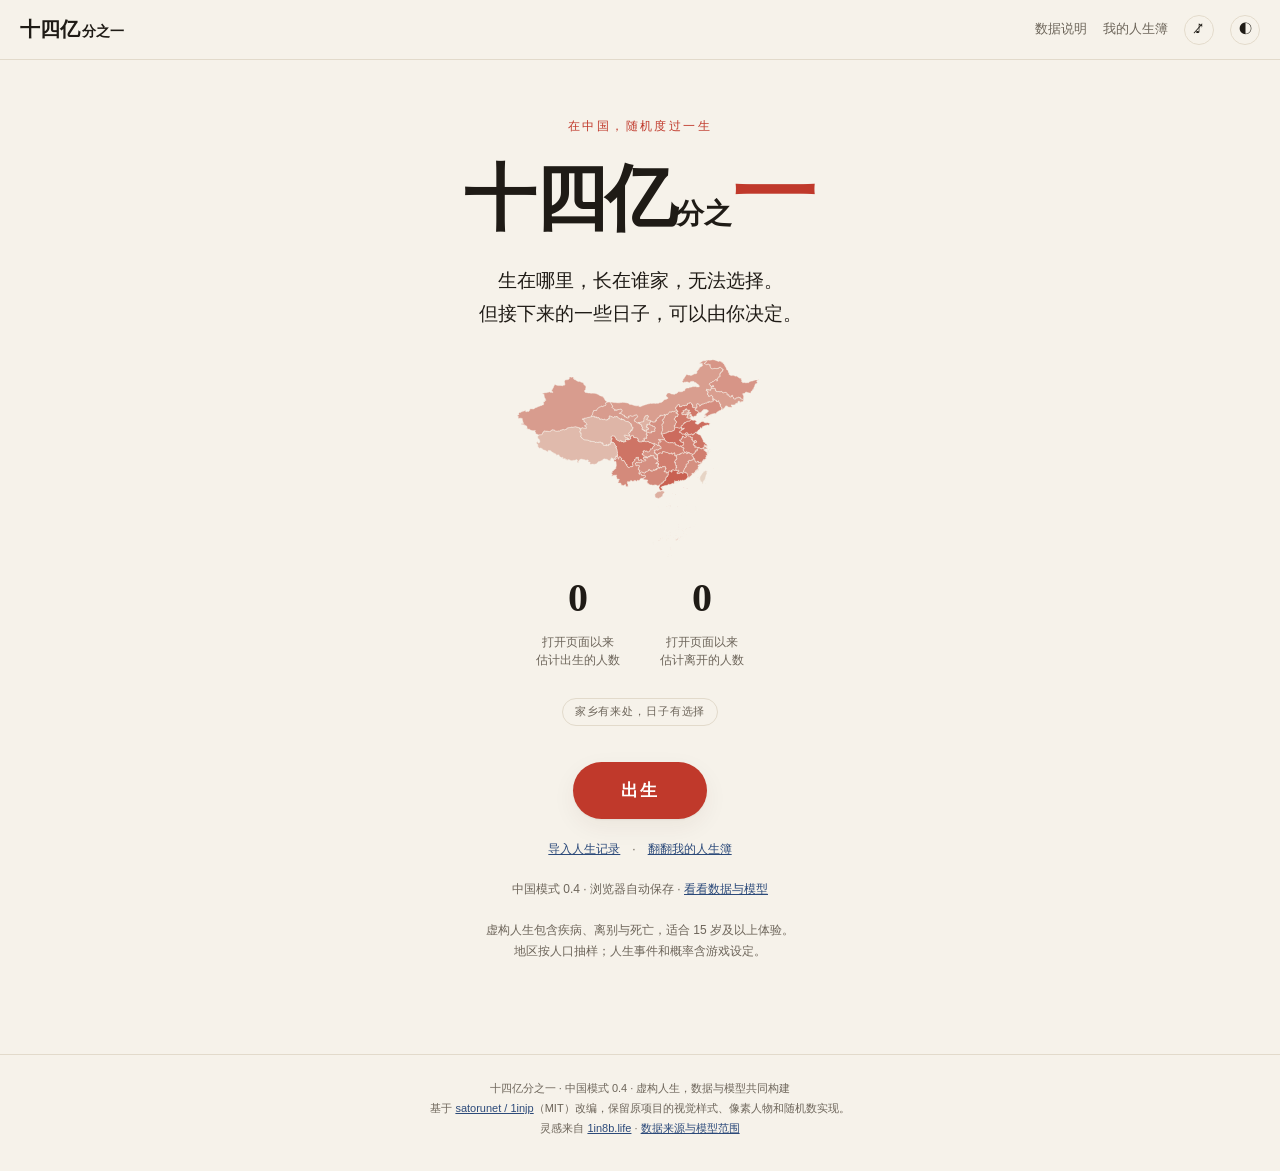
==== index.html @ aec0fb17 "Publish Chinese life simulator with original interactions" ====
<!doctype html>
<html lang="zh-CN" data-theme="light">
<head>
<meta charset="utf-8">
<meta name="viewport" content="width=device-width,initial-scale=1">
<meta name="theme-color" content="#f6f2ea">
<title>十四亿分之一 — 在中国，随机度过一生</title>
<meta name="description" content="随机出生在中国的一个家庭，从童年、升学、工作到晚年，体验另一种人生。基于 1injp 的开源中国模式。">
<link rel="icon" href="data:image/svg+xml,%3Csvg xmlns='http://www.w3.org/2000/svg' viewBox='0 0 40 40'%3E%3Crect width='40' height='40' rx='10' fill='%23c0392b'/%3E%3Ctext x='20' y='29' text-anchor='middle' fill='white' font-size='30'%3E1%3C/text%3E%3C/svg%3E">
<link rel="stylesheet" href="style.css">
<link rel="stylesheet" href="cn.css?v=0.4.0">
</head>
<body>
<header class="top">
  <a class="brand" href="#home" data-go="home"><span class="brand-num">十四亿</span><span class="brand-sub">分之一</span></a>
  <nav aria-label="主要导航">
    <a href="#data" data-go="data">数据说明</a>
    <a href="#past" data-go="past">我的人生簿</a>
    <button class="theme" id="soundBtn" aria-label="打开声音" aria-pressed="false">♪̸</button>
    <button class="theme" id="themeBtn" aria-label="切换深浅主题">◐</button>
  </nav>
</header>
<main id="main">
  <section id="home" class="view active" aria-label="开始新的人生">
    <div class="hero">
      <p class="eyebrow">在中国，随机度过一生</p>
      <h1><span class="big">十四亿</span>分之<span class="one">一</span></h1>
      <p class="lead">生在哪里，长在谁家，无法选择。<br>但接下来的一些日子，可以由你决定。</p>
      <div class="cn-home-map" id="homeMap" aria-label="中国省级示意图"></div>
      <div class="counters">
        <div><span id="cBirth">0</span><small>打开页面以来<br>估计出生的人数</small></div>
        <div><span id="cDeath">0</span><small>打开页面以来<br>估计离开的人数</small></div>
      </div>
      <p class="cn-kicker">家乡有来处，日子有选择</p>
      <div class="starts">
        <button class="cta secondary" id="btnResume" hidden>继续这一生</button>
        <button class="cta" id="btnBorn">出生</button>
      </div>
      <p id="resumeInfo" class="small muted" hidden></p><div class="cn-home-links"><button class="cn-link" id="btnImport">导入人生记录</button><span>·</span><button class="cn-link" data-go="past">翻翻我的人生簿</button></div>
      <p class="cn-meta">中国模式 0.4 · 浏览器自动保存 · <button class="cn-link" data-go="data">看看数据与模型</button></p>
      <p class="warn">虚构人生包含疾病、离别与死亡，适合 15 岁及以上体验。<br>地区按人口抽样；人生事件和概率含游戏设定。</p>
    </div>
  </section>
  <section id="birth" class="view" aria-label="你的出生信息">
    <div class="birth-wrap">
      <div class="mapbox">
        <div id="jmap" class="jmap"></div>
        <p class="maplegend">红色标记你的出生省份</p>
        <div class="cn-stage" id="birthStage" style="width:100%;height:170px;margin-top:20px"><canvas id="birthCanvas" aria-label="家中的像素场景"></canvas></div>
      </div>
      <div class="birthcard">
        <p class="eyebrow">你的这一生，从这里开始</p>
        <h2 id="bPlace"></h2>
        <p id="bTime" class="muted small"></p><div id="birthTags" class="cn-tags"></div>
        <div class="namebox">
          <label>姓氏<input id="inSei" maxlength="4" autocomplete="off"></label>
          <label>名字<input id="inMei" maxlength="8" autocomplete="off"></label>
        </div>
        <p class="muted small">可以保留随机姓名，也可以写下一个喜欢的名字。</p>
        <h3>你出生的家庭</h3><figure class="famscene" id="bScene"><canvas id="famCv" role="img" aria-label="你的出生家庭像素动画"></canvas><figcaption id="familyMood"></figcaption></figure>
        <dl id="bFamily" class="famlist"></dl>
        <p class="muted small">家庭与生活情况由游戏模型生成。出生地按七普人口抽样，代表城市随机选取。</p>
        <button class="cta" id="btnStart">开始这一生</button>
      </div>
    </div>
  </section>
  <section id="life" class="view" aria-label="人生进行中">
    <div class="lifebar-wrap">
      <div class="lifebar">
        <div class="sbchar" id="sbChar"></div>
        <div class="sbage"><b id="sbAge">0</b>岁<small id="sbYear"></small></div>
        <button id="btnPlay" class="ghost">暂停</button>
        <div class="speed" id="speedBtns" aria-label="模拟速度">
          <button data-speed="1" class="on" aria-pressed="true">1×</button><button data-speed="4" aria-pressed="false">4×</button><button data-speed="16" aria-pressed="false">16×</button>
        </div>
        <button id="btnNext" class="ghost">下一年 ▸</button>
        <div class="yearbar" aria-hidden="true"><i id="yearFill"></i></div>
      </div>
    </div>
    <div class="life-grid">
      <div class="col-main">
        <div class="lifehead">
          <div><h2 id="lName"></h2><p id="lWhere" class="muted small"></p></div>
          <div class="pxstage"><canvas id="pxStage" role="img" aria-label="你与家人的像素生活场景"></canvas><span id="pxLabel">和家人散步</span></div>
          <div class="agebox"><span id="lAge">0</span><small>岁</small><span id="lYear" class="muted"></span></div>
        </div>
        <p id="lStatus" class="status"></p>
        <div class="stats" id="stats"></div>
        <div class="money" id="money"></div>
        <div class="controls cn-controls">
          <label><input type="checkbox" id="chkAuto"> 自动选择</label>
          <div id="focusControl" class="cn-focus-control"><span>生活重心</span><div class="cn-select"><button type="button" class="cn-select-trigger" id="selFocus" role="combobox" aria-label="生活重心" aria-haspopup="listbox" aria-expanded="false">平衡</button></div></div>
          <button id="btnAssets" class="ghost small">房产 · 车辆</button><button id="btnLetters" class="ghost small">书信 · 文书</button><button id="btnNote" class="ghost small">♡ 记下这一刻</button><button id="mobileDetails" class="ghost small cn-mobile-only">家人 · 账本 ↓</button>
        </div>
        <details class="cn-actions"><summary>这一年，做点什么</summary><p class="small muted" id="actionHint"></p><div id="actionButtons" class="mopts"></div></details>
        <section id="privateMatters" class="cn-private" hidden></section><div class="cn-feed-tools"><div class="cn-filter-control"><span>翻看点滴</span><div class="cn-select"><button type="button" class="cn-select-trigger" id="feedKind" role="combobox" aria-label="按事件类型筛选" aria-haspopup="listbox" aria-expanded="false">全部记录</button></div></div><label><input type="checkbox" id="feedStarred"> 只看收藏</label></div>
        <ol id="feed" class="feed" aria-live="polite" aria-relevant="additions"></ol><p id="feedMore" class="feedmore" hidden><button class="ghost" data-more>翻看更早的年份</button></p>
        <p class="cn-meta">每个普通的日子，也都算数。</p>
      </div>
      <aside class="col-side cn-side"><button id="backToLife" class="ghost small cn-mobile-only">↑ 返回人生记录</button>
        <div class="tabs" role="tablist" aria-label="人生详情">
          <button class="tab active" role="tab" aria-selected="true" aria-controls="tab-fam" data-tab="fam">家庭与生活</button>
          <button class="tab" role="tab" aria-selected="false" aria-controls="tab-map" data-tab="map">人生足迹</button>
          <button class="tab" role="tab" aria-selected="false" aria-controls="tab-curve" data-tab="curve">成长曲线</button>
          <button class="tab" role="tab" aria-selected="false" aria-controls="tab-budget" data-tab="budget">家庭账本</button>
          <button class="tab" role="tab" aria-selected="false" aria-controls="tab-peers" data-tab="peers">同日人生</button>
          <button class="tab" role="tab" aria-selected="false" aria-controls="tab-badges" data-tab="badges">人生点滴</button>
        </div>
        <div class="tabpane active" id="tab-fam" role="tabpanel"></div>
        <div class="tabpane" id="tab-map" role="tabpanel"></div>
        <div class="tabpane" id="tab-curve" role="tabpanel"></div><div class="tabpane" id="tab-budget" role="tabpanel"></div><div class="tabpane" id="tab-peers" role="tabpanel"></div><div class="tabpane" id="tab-badges" role="tabpanel"></div>
      </aside>
    </div>
  </section>
  <section id="end" class="view" aria-label="这一生的记录"><div id="endBody" class="cn-end"></div></section>
  <section id="data" class="view" aria-label="数据说明"><div id="dataBody" class="doc"></div></section>
  <section id="past" class="view" aria-label="过去的人生"><div id="pastBody" class="doc"></div></section>
</main>
<footer class="foot">
  <span>十四亿分之一 · 中国模式 0.4 · 虚构人生，数据与模型共同构建</span><br>
  基于 <a href="https://github.com/satorunet/1injp" target="_blank" rel="noopener">satorunet / 1injp</a>（MIT）改编，保留原项目的视觉样式、像素人物和随机数实现。<br>
  灵感来自 <a href="https://1in8b.life" target="_blank" rel="noopener">1in8b.life</a> · <a href="#data" data-go="data">数据来源与模型范围</a>
</footer>
<!-- 原项目 modal / sheet / mphone 结构，复用 style.css 中的书信、手机、纸张和动画。 -->
<dialog id="modal" class="modal" aria-labelledby="mTitle"><div class="sheet"><button type="button" class="mclose" id="mHold" aria-label="暂时收起，稍后决定">×</button><p id="mAge" class="eyebrow"></p><h3 id="mTitle"></h3><p id="mText"></p><div id="mOpts" class="mopts"></div><div id="mNote" class="mnote"></div><div id="mPhone" class="mphone"></div><button type="button" id="choiceLater" class="mhold">稍后决定</button></div></dialog>
<dialog id="correspondenceDialog" class="sheet" aria-labelledby="correspondenceTitle"><button type="button" class="mclose" id="correspondenceClose" aria-label="关闭书信文书">×</button><p class="eyebrow">留在这一生里的纸页和消息</p><h3 id="correspondenceTitle">书信与文书</h3><p class="small muted">收到的信、消息和重要决定都可以再翻一翻。</p><div id="correspondenceBody" class="mopts"></div></dialog>
<dialog id="noteDialog" class="cn-dialog" aria-labelledby="noteTitle"><h3 id="noteTitle">记下这一刻</h3><p class="small muted">这段文字只保存在此浏览器中。</p><textarea id="noteText" maxlength="300" aria-label="这一刻的想法" placeholder="此时此刻，你想留下些什么？"></textarea><div class="cn-dialog-actions"><button class="ghost" id="noteCancel">取消</button><button class="cta" id="noteSave">保存</button></div></dialog>
<dialog id="assetDialog" class="cn-dialog cn-asset-dialog" aria-labelledby="assetTitle"><div class="cn-section-title"><div><p class="eyebrow">把钱花在想要的生活上</p><h3 id="assetTitle">房产与车辆</h3></div><button class="ghost small" id="assetClose" aria-label="关闭资产管理">关闭</button></div><div id="assetBody"></div></dialog>
<dialog id="assetConfirm" class="cn-dialog" aria-labelledby="assetConfirmTitle"><h3 id="assetConfirmTitle">确认资产安排</h3><p id="assetConfirmText"></p><div class="cn-dialog-actions"><button id="assetCancel" class="ghost">再想想</button><button id="assetSubmit" class="cta">确认</button></div></dialog>
<input id="importFile" type="file" accept="application/json,.json" hidden aria-label="选择人生 JSON 文件">
<div id="toast" class="cn-toast" role="status" hidden></div>
<script src="data.js"></script><script src="engine.js"></script>
<script src="illust.js"></script><script src="pxscenes.js"></script><script src="audio.js"></script><script src="clair.js"></script>
<script src="cn-data.js?v=0.4.0"></script><script src="cn-assets.js?v=0.4.0"></script><script src="cn-queer.js?v=0.4.0"></script><script src="cn-local.js?v=0.4.0"></script><script src="cn-engine.js?v=0.4.0"></script><script src="cn-visuals.js?v=0.4.0"></script><script src="cn-animation.js?v=0.4.0"></script><script src="cn-views.js?v=0.4.0"></script><script src="cn-interactions.js?v=0.4.0"></script><script src="cn-app.js?v=0.4.0"></script>
</body>
</html>
---- style.css ----
:root {
  --bg: #f6f2ea;
  --paper: #fffdf8;
  --ink: #1f1b16;
  --muted: #6d655a;
  --line: #e2dacb;
  --accent: #c0392b;      /* 朱 */
  --accent-soft: #f3d9d3;
  --indigo: #2c4a7a;      /* 藍 */
  --good: #3f7d4e;
  --bad: #b5651d;
  --grave: #4a4a4a;
  --tile: #e9e1d2;
  --tile-hi: #c0392b;
  --shadow: 0 1px 2px rgba(0,0,0,.05), 0 8px 24px rgba(60,40,20,.06);
  --il-ink: #2b2620; --il-paper: #fffaf0; --il-accent: #c0392b; --il-indigo: #2c4a7a; --il-green: #5c8a5a; --il-yellow: #e8b94a; --il-skin: #f2c9a5; --il-sky: #a9c7e6; --il-soft: #e9e1d2; --il-dark: #2b2620;
  --serif: "Shippori Mincho", "Hiragino Mincho ProN", "Yu Mincho", serif;
  --sans: "Noto Sans JP", "Hiragino Sans", "Yu Gothic", system-ui, sans-serif;
}
@media (prefers-color-scheme: dark) {
  :root:not([data-theme="light"]) {
    --bg: #15130f; --paper: #1d1a15; --ink: #ece6da; --muted: #a39a8b; --line: #332e26;
    --accent: #e0644f; --accent-soft: #3a211c; --indigo: #8fb0e6; --good: #7cc08c; --bad: #e0a060; --grave: #b8b1a5;
    --tile: #2a261f; --tile-hi: #e0644f; --shadow: 0 1px 2px rgba(0,0,0,.3);
    --il-ink:#ece6da; --il-paper:#2a261f; --il-soft:#3a342b; --il-accent:#e0604c; --il-indigo:#6b8cc4; --il-green:#7fae7c; --il-yellow:#e2b552; --il-skin:#d9ab86; --il-sky:#6f93b8; --il-dark:#1a1612;
  }
}
:root[data-theme="dark"] {
  --bg: #15130f; --paper: #1d1a15; --ink: #ece6da; --muted: #a39a8b; --line: #332e26;
  --accent: #e0644f; --accent-soft: #3a211c; --indigo: #8fb0e6; --good: #7cc08c; --bad: #e0a060; --grave: #b8b1a5;
  --tile: #2a261f; --tile-hi: #e0644f; --shadow: 0 1px 2px rgba(0,0,0,.3);
    --il-ink:#ece6da; --il-paper:#2a261f; --il-soft:#3a342b; --il-accent:#e0604c; --il-indigo:#6b8cc4; --il-green:#7fae7c; --il-yellow:#e2b552; --il-skin:#d9ab86; --il-sky:#6f93b8; --il-dark:#1a1612;
}
* { box-sizing: border-box; }
html, body { margin: 0; overflow-x: clip; }
body { background: var(--bg); color: var(--ink); font-family: var(--sans); line-height: 1.75; font-size: 15px; -webkit-font-smoothing: antialiased; }
a { color: var(--indigo); }
button, select, input { font: inherit; color: inherit; }
.muted { color: var(--muted); }
.small { font-size: 12.5px; }

header.top { display: flex; align-items: center; justify-content: space-between; padding: 12px 20px; border-bottom: 1px solid var(--line); position: sticky; top: 0; background: color-mix(in srgb, var(--bg) 92%, transparent); backdrop-filter: blur(6px); z-index: 20; }
.brand { text-decoration: none; color: var(--ink); font-family: var(--serif); font-weight: 800; display: flex; align-items: baseline; gap: 2px; }
.brand-num { font-size: 20px; }
.brand-sub { font-size: 14px; }
header nav { display: flex; gap: 16px; align-items: center; font-size: 13px; }
header nav a { color: var(--muted); text-decoration: none; }
header nav a:hover { color: var(--ink); }
.theme { background: none; border: 1px solid var(--line); border-radius: 50%; width: 30px; height: 30px; cursor: pointer; }

.view { display: none; }
.view.active { display: block; }

/* hero */
.hero { max-width: 680px; margin: 0 auto; padding: 56px 20px 80px; text-align: center; }
.eyebrow { letter-spacing: .2em; font-size: 12px; color: var(--accent); margin: 0 0 8px; }
.hero h1 { font-family: var(--serif); font-weight: 800; font-size: 28px; margin: 0; line-height: 1.2; }
.hero h1 .big { font-size: 72px; letter-spacing: -.02em; }
.hero h1 .one { font-size: 84px; color: var(--accent); }
.lead { font-family: var(--serif); font-size: 19px; margin: 18px 0 28px; }
.counters { display: flex; justify-content: center; gap: 40px; margin: 0 0 28px; }
.counters div { display: flex; flex-direction: column; align-items: center; }
.counters span { font-family: var(--serif); font-size: 40px; font-weight: 700; font-variant-numeric: tabular-nums; }
.counters small { color: var(--muted); font-size: 12px; line-height: 1.5; }
.body { text-align: left; color: var(--muted); }
.opts { display: flex; gap: 16px; justify-content: center; flex-wrap: wrap; margin: 24px 0; text-align: left; }
.opts label { display: flex; flex-direction: column; font-size: 12px; color: var(--muted); gap: 4px; }
select, input { background: var(--paper); border: 1px solid var(--line); border-radius: 8px; padding: 6px 10px; }
.cta { background: var(--accent); color: #fff; border: none; border-radius: 999px; padding: 14px 48px; font-size: 17px; font-weight: 700; letter-spacing: .1em; cursor: pointer; box-shadow: var(--shadow); transition: transform .15s; }
.cta:hover { transform: translateY(-1px); }
.warn { font-size: 12px; color: var(--muted); margin-top: 20px; }
.ghost { background: var(--paper); border: 1px solid var(--line); border-radius: 999px; padding: 6px 14px; cursor: pointer; }
.ghost:hover { border-color: var(--ink); }
.ghost.on { background: var(--ink); color: var(--bg); border-color: var(--ink); }

/* birth */
.jmap { background: color-mix(in srgb, var(--indigo) 6%, var(--bg)); border-radius: 14px; padding: 6px; }
.birth-wrap { max-width: 1040px; margin: 0 auto; padding: 32px 20px 64px; display: grid; grid-template-columns: 1fr 1fr; gap: 32px; align-items: start; }
.mapbox { position: sticky; top: 72px; }
.tilemap { display: grid; grid-template-columns: repeat(13, 1fr); grid-template-rows: repeat(12, 1fr); gap: 3px; aspect-ratio: 13 / 12; }
.tile { background: var(--tile); border-radius: 4px; display: flex; align-items: center; justify-content: center; font-size: 10px; color: var(--muted); transition: background .12s, transform .12s, color .12s; user-select: none; }
.tile.hot { background: var(--tile-hi); color: #fff; transform: scale(1.15); z-index: 2; }
.tile.final { background: var(--accent); color: #fff; transform: scale(1.3); box-shadow: 0 0 0 3px var(--paper), 0 0 0 5px var(--accent); z-index: 3; }
.maplegend { font-size: 11px; color: var(--muted); text-align: center; }
.birthcard { background: var(--paper); border: 1px solid var(--line); border-radius: 16px; padding: 24px; box-shadow: var(--shadow); animation: rise .5s ease; }
.birthcard h2 { font-family: var(--serif); font-size: 26px; margin: 0; line-height: 1.4; }
.birthcard h3 { font-family: var(--serif); font-size: 16px; margin: 20px 0 8px; border-top: 1px solid var(--line); padding-top: 16px; }
.namebox { display: flex; gap: 10px; align-items: end; margin-top: 16px; flex-wrap: wrap; }
.namebox label { display: flex; flex-direction: column; font-size: 12px; color: var(--muted); }
.namebox input { width: 110px; font-family: var(--serif); font-size: 20px; font-weight: 700; }
.ghost.small { font-size: 12px; padding: 6px 12px; }
.famlist { display: grid; grid-template-columns: auto 1fr; gap: 6px 14px; margin: 0 0 16px; font-size: 14px; }
.famlist dt { color: var(--muted); white-space: nowrap; }
.famlist dd { margin: 0; }
.birthcard .cta { width: 100%; margin-top: 8px; }
@keyframes rise { from { opacity: 0; transform: translateY(10px); } to { opacity: 1; transform: none; } }

/* life */
.life-grid { max-width: 1180px; margin: 0 auto; padding: 20px; display: grid; grid-template-columns: minmax(0, 1.5fr) minmax(0, 1fr); gap: 24px; align-items: start; }
.lifehead { display: flex; justify-content: space-between; align-items: start; gap: 12px; }
.lifehead h2 { font-family: var(--serif); font-size: 26px; margin: 0; line-height: 1.3; }
.lifehead h2 small { font-size: 13px; color: var(--muted); font-family: var(--sans); font-weight: 400; margin-left: 6px; }
.lifehead p { margin: 2px 0 0; font-size: 13px; }
.agebox { text-align: right; font-family: var(--serif); line-height: 1; }
.agebox > span:first-child { font-size: 56px; font-weight: 800; font-variant-numeric: tabular-nums; }
.agebox small { font-size: 16px; margin-left: 2px; }
.agebox .muted { display: block; font-family: var(--sans); font-size: 12px; margin-top: 6px; }
.status { margin: 6px 0 14px; padding: 6px 12px; background: var(--accent-soft); border-radius: 8px; display: inline-block; font-size: 13.5px; }
.stats { display: grid; grid-template-columns: repeat(4, minmax(0, 1fr)); gap: 4px 12px; margin: 2px 0; }
.stat { display: grid; grid-template-columns: minmax(0, 1fr) auto; align-items: baseline; column-gap: 4px; font-size: 11.5px; line-height: 1.3; }
.stat .lbl { color: var(--muted); white-space: nowrap; overflow: hidden; text-overflow: ellipsis; }
.stat b { text-align: right; font-variant-numeric: tabular-nums; font-size: 13px; }
.stat .bar { grid-column: 1 / -1; margin: 2px 0 0; height: 4px; border-radius: 2px; }
.bar { height: 6px; background: var(--line); border-radius: 3px; margin-top: 5px; overflow: hidden; }
.bar i { display: block; height: 100%; background: var(--indigo); border-radius: 3px; transition: width .6s ease; }
.money { display: flex; gap: 18px; flex-wrap: wrap; font-size: 13px; color: var(--muted); margin: 10px 2px 0; }
.money b { color: var(--ink); font-variant-numeric: tabular-nums; }
.controls { display: flex; gap: 8px; align-items: center; flex-wrap: wrap; margin: 16px 0 10px; padding: 10px 0; border-top: 1px solid var(--line); border-bottom: 1px solid var(--line); font-size: 13px; }
.speed { display: flex; gap: 4px; }
.speed button { padding: 4px 10px; font-size: 12px; }
.auto, .focus { display: flex; gap: 6px; align-items: center; color: var(--muted); }
.focus { margin-left: auto; }
.focus select { padding: 3px 8px; font-size: 13px; }

.feed { list-style: none; margin: 0; padding: 0; max-height: 62vh; overflow-y: auto; display: block; }
.feed .feed { max-height: none; overflow: visible; }
.feed li { padding: 8px 4px 8px 52px; position: relative; border-bottom: 1px dashed var(--line); animation: rise .4s ease; font-size: 14.5px; }
.feed li .a { position: absolute; left: 4px; top: 9px; font-size: 11.5px; color: var(--muted); font-variant-numeric: tabular-nums; width: 44px; }
.feed li.good { }
.feed li.bad { color: var(--bad); }
.feed li.grave { color: var(--grave); font-weight: 700; }
.feed li.choice { color: var(--indigo); }
.feed li.world { color: var(--muted); }
.feed li .n { display: block; font-size: 11.5px; color: var(--muted); font-weight: 400; margin-top: 2px; }
.feed li.yearmark { padding: 14px 4px 4px 4px; border-bottom: none; font-family: var(--serif); font-weight: 700; font-size: 13px; color: var(--muted); }
.feed li.note { color: var(--ink); font-family: var(--serif); font-style: italic; }

.col-side { position: sticky; top: 72px; background: var(--paper); border: 1px solid var(--line); border-radius: 14px; box-shadow: var(--shadow); }
.tabs { display: flex; border-bottom: 1px solid var(--line); overflow-x: auto; }
.tab { background: none; border: none; padding: 10px 12px; font-size: 12.5px; color: var(--muted); cursor: pointer; border-bottom: 2px solid transparent; white-space: nowrap; }
.tab.active { color: var(--ink); border-bottom-color: var(--accent); }
.tabpane { display: none; padding: 16px; max-height: 70vh; overflow-y: auto; font-size: 13.5px; }
.tabpane.active { display: block; }
.tabpane h4 { font-family: var(--serif); margin: 14px 0 6px; font-size: 14px; }
.tabpane h4:first-child { margin-top: 0; }
.kv { display: grid; grid-template-columns: auto 1fr; gap: 3px 12px; }
.kv dt { color: var(--muted); }
.kv dd { margin: 0; }
.lifemap { display: grid; grid-template-columns: repeat(10, 1fr); gap: 3px; }
.lifemap span { aspect-ratio: 1; border-radius: 3px; background: var(--line); }
.lifemap span.cur { outline: 2px solid var(--accent); }
.lifemap span.dead { background: var(--ink); }
.peer { border: 1px solid var(--line); border-radius: 10px; padding: 10px 12px; margin-bottom: 8px; }
.peer b { font-family: var(--serif); }
.peer .st { font-size: 12.5px; color: var(--muted); }
.peer.gone { opacity: .6; }
.help { background: var(--accent-soft); border-radius: 10px; padding: 10px 14px; font-size: 13px; margin: 10px 0; }
.help b { display: block; margin-bottom: 4px; }

/* modal */
.modal { position: fixed; inset: 0; background: rgba(20,15,10,.45); display: flex; align-items: center; justify-content: center; z-index: 50; padding: 16px; }
.modal[hidden] { display: none; }
.sheet { background: var(--paper); border-radius: 16px; max-width: 520px; width: 100%; padding: 24px; box-shadow: 0 20px 60px rgba(0,0,0,.25); animation: rise .3s ease; max-height: 90vh; overflow-y: auto; }
.sheet h3 { font-family: var(--serif); font-size: 22px; margin: 0 0 8px; }
.sheet p { margin: 0 0 14px; }
.mopts { display: flex; flex-direction: column; gap: 8px; }
.mopts button { text-align: left; background: var(--bg); border: 1px solid var(--line); border-radius: 10px; padding: 10px 14px; cursor: pointer; }
.mopts button:hover { border-color: var(--accent); }
.mopts button small { display: block; color: var(--muted); font-size: 12px; }
.mopts textarea { width: 100%; min-height: 70px; background: var(--bg); border: 1px solid var(--line); border-radius: 10px; padding: 10px; font: inherit; color: inherit; }
.mnote { font-size: 12px; color: var(--muted); margin-top: 10px; }

/* end */
.endwrap { max-width: 760px; margin: 0 auto; padding: 48px 20px 80px; }
.endwrap h1 { font-family: var(--serif); font-size: 34px; margin: 0 0 4px; line-height: 1.35; }
.endwrap h2 { font-family: var(--serif); font-size: 18px; margin: 28px 0 10px; border-bottom: 1px solid var(--line); padding-bottom: 6px; }
.endwrap .epitaph { font-family: var(--serif); font-size: 19px; margin: 18px 0; }
.endstats { display: grid; grid-template-columns: repeat(auto-fit, minmax(150px, 1fr)); gap: 10px; }
.endstats div { background: var(--paper); border: 1px solid var(--line); border-radius: 10px; padding: 10px 12px; }
.endstats small { display: block; color: var(--muted); font-size: 11.5px; }
.endstats b { font-family: var(--serif); font-size: 20px; }
.endbtns { display: flex; gap: 10px; flex-wrap: wrap; margin-top: 28px; }

.doc { max-width: 760px; margin: 0 auto; padding: 40px 20px 80px; }
.doc h1 { font-family: var(--serif); font-size: 28px; }
.doc h2 { font-family: var(--serif); font-size: 18px; margin-top: 28px; }
.doc table { width: 100%; border-collapse: collapse; font-size: 13px; }
.doc td, .doc th { border-bottom: 1px solid var(--line); padding: 6px 8px; text-align: left; vertical-align: top; }
.doc th { color: var(--muted); font-weight: 500; white-space: nowrap; }

@media (max-width: 860px) {
  .birth-wrap, .life-grid { grid-template-columns: minmax(0, 1fr); padding: 16px; }
  .agebox > span:first-child { font-size: 44px; }
  .lifehead h2 { font-size: 22px; }
  .mapbox, .col-side { position: static; }
  .hero h1 .big, .hero h1 .one { font-size: 44px; }
  .counters { gap: 20px; }
  .counters span { font-size: 30px; }
  .feed { max-height: none; }
  .tile { font-size: 8px; }
  header nav { gap: 10px; font-size: 12px; }
  .focus { margin-left: 0; }
}

/* 地図 */
.jmap svg { width: 100%; height: auto; display: block; }
.jmap path { stroke: var(--paper); stroke-width: .8; transition: fill .15s; }
.jmap path.hot { fill: var(--accent) !important; }
.jmap path.final { fill: var(--accent) !important; }
.jmap .inset { fill: none; stroke: var(--line); stroke-width: 1; }
.jmap .pin { fill: var(--ink); stroke: var(--paper); stroke-width: 2.5; }
.jmap .pin-ring { fill: none; stroke: var(--accent); stroke-width: 3; animation: ping 1.8s ease-out infinite; transform-box: fill-box; transform-origin: center; }
.jmap .pin2 { fill: var(--indigo); stroke: var(--paper); stroke-width: 2; }
.jmap .lbl { font-size: 22px; font-weight: 700; fill: var(--ink); paint-order: stroke; stroke: var(--paper); stroke-width: 5px; font-family: var(--serif); }
@keyframes ping { 0% { transform: scale(.4); opacity: 1; } 100% { transform: scale(2.6); opacity: 0; } }
.minimap { max-width: 260px; margin: 0 auto 6px; }
.minimap .lbl { font-size: 52px; stroke-width: 10px; }
.minimap .pin { stroke-width: 6; }
.minimap .pin-ring { stroke-width: 6; }
.resume { background: var(--paper); border: 1px solid var(--line); border-radius: 12px; padding: 12px 16px; margin: 0 auto 16px; max-width: 420px; text-align: left; font-size: 14px; }
.resume button { margin-top: 8px; }
.foot { font-size: 11px; color: var(--muted); text-align: center; padding: 24px 16px 32px; border-top: 1px solid var(--line); }
.foot .gh { display: inline-flex; align-items: center; gap: 5px; margin-top: 8px; color: inherit; text-decoration: none; }
.foot .gh:hover { color: var(--ink); text-decoration: underline; }
.foot .gh svg { flex: none; }
.feed li .ic { position: absolute; left: 30px; top: 7px; font-size: 15px; line-height: 1.4; }
.feed li { padding-left: 58px; }
.feed li .a { width: 30px; }
.profile { display: flex; gap: 12px; align-items: center; margin-bottom: 6px; }
.profile .av { font-size: 34px; width: 52px; height: 52px; border-radius: 50%; background: var(--accent-soft); display: flex; align-items: center; justify-content: center; flex: none; }
.profile b { font-family: var(--serif); font-size: 18px; display: block; line-height: 1.3; }
.profile small { color: var(--muted); }

.hero { position: relative; overflow-x: clip; }
.hero > *:not(.jmap) { position: relative; z-index: 1; }
.jmap.home { position: absolute; z-index: 0; top: 10px; left: 50%; transform: translateX(-50%); width: min(820px, 120%); background: none; padding: 0; opacity: .22; pointer-events: none; }
.jmap.home .dot { opacity: .9; }
.jmap .dot { fill: var(--ink); opacity: .55; }
.jmap .dot.new { fill: var(--accent); opacity: 1; animation: pop 1.2s ease-out; transform-box: fill-box; transform-origin: center; }
@keyframes pop { 0% { transform: scale(4); opacity: 0; } 40% { opacity: 1; } 100% { transform: scale(1); } }

.starts { display: flex; gap: 12px; justify-content: center; flex-wrap: wrap; margin-top: 24px; }
.cta.secondary { background: var(--paper); color: var(--ink); border: 1px solid var(--line); }

.fast { margin: 0 0 4px; letter-spacing: .1em; }
.jmap .dot.gone { fill: var(--muted); opacity: 0; animation: fadeout 2.2s ease-out; }
@keyframes fadeout { 0% { opacity: .9; r: 6; } 100% { opacity: 0; r: 14; } }

.brand { white-space: nowrap; flex: none; }
header nav { white-space: nowrap; }
header nav .sm { display: none; }
@media (max-width: 560px) {
  header.top { padding: 10px 16px; gap: 10px; }
  .brand-num { font-size: 17px; }
  .brand-sub { font-size: 12px; }
  header nav .lg { display: none; }
  header nav .sm { display: inline; }
  .hero { padding: 32px 16px 56px; }
  .hero h1 .big, .hero h1 .one { font-size: 40px; }
  .hero h1 { font-size: 20px; white-space: nowrap; }
  .lead { font-size: 16px; }
  .lead br { display: none; }
}

.col-main, .col-side, .birthcard, .mapbox { min-width: 0; }

.feed li { padding-left: 76px; min-height: 44px; }
.feed li .ic { position: absolute; left: 34px; top: 5px; width: 34px; height: 34px; }
.feed li .ic svg, .mil svg, .profile .av svg { width: 100%; height: 100%; display: block; }
.feed li.yearmark { padding-left: 4px; min-height: 0; }
.mil { display: inline-block; width: 44px; height: 44px; vertical-align: middle; margin-right: 8px; }
.profile .av { background: none; width: 56px; height: 56px; }

.jmap svg { overflow: hidden; }
.jmap .stork-wing { transition: transform .12s; transform-box: fill-box; }
.jmap svg g.stork-body, .jmap svg .stork-wing { filter: drop-shadow(0 2px 2px rgba(0,0,0,.25)); }

.mapwrap { position: relative; }
.mapcap { position: absolute; left: 50%; bottom: 18px; transform: translateX(-50%); background: color-mix(in srgb, var(--paper) 92%, transparent); border: 1px solid var(--line); border-radius: 14px; padding: 12px 22px; text-align: center; font-family: var(--serif); font-size: 22px; line-height: 1.45; box-shadow: var(--shadow); animation: rise .6s ease; white-space: nowrap; }
.mapcap small { display: block; font-family: var(--sans); font-size: 12px; color: var(--muted); }
.mapcap b { color: var(--accent); }
.sr { position: absolute; width: 1px; height: 1px; overflow: hidden; clip: rect(0 0 0 0); }
.hometoast { position: absolute; z-index: 2; transform: translate(-50%, -150%); background: var(--paper); border: 1px solid var(--line); border-radius: 999px; padding: 4px 12px; font-size: 12.5px; white-space: nowrap; box-shadow: var(--shadow); opacity: 0; pointer-events: none; }
.hometoast.show { animation: toast 6s ease forwards; }
@keyframes toast { 0% { opacity: 0; } 8% { opacity: 1; } 75% { opacity: 1; } 100% { opacity: 0; } }
@media (max-width: 560px) { .mapcap { font-size: 17px; padding: 10px 14px; white-space: normal; width: 86%; } }
.yomi { display: block; font-size: 11px; color: var(--muted); letter-spacing: .15em; min-height: 1.4em; }
.feed li.chapter { padding: 18px 4px 6px; font-family: var(--serif); font-weight: 800; font-size: 17px; color: var(--accent); border-bottom: 2px solid var(--accent-soft); min-height: 0; letter-spacing: .05em; }
.feed li.story { font-family: var(--serif); }
.reflect { display: block; font-family: var(--serif); font-size: 15px; line-height: 1.8; margin-bottom: 8px; }
.epi2 { font-family: var(--serif); font-size: 22px; font-weight: 700; color: var(--accent); margin: 8px 0 18px; }
.stork3d { position: absolute; inset: 0; width: 100%; height: 100%; pointer-events: none; z-index: 4; }
.scene { display: flex; gap: 16px; align-items: center; background: var(--paper); border: 1px solid var(--line); border-radius: 14px; padding: 12px 16px; margin: 0 0 10px; min-height: 104px; }
.scene-il { width: 88px; height: 88px; flex: none; }
.scene-il svg { width: 100%; height: 100%; }
.scene p { margin: 0; font-family: var(--serif); font-size: 16px; line-height: 1.6; }
@media (max-width: 560px) { .scene-il { width: 64px; height: 64px; } .scene p { font-size: 14px; } }
.feed li .star { position: absolute; right: 2px; top: 6px; background: none; border: none; color: var(--line); cursor: pointer; font-size: 14px; padding: 2px 4px; }
.feed li:hover .star { color: var(--muted); }
.feed li.starred .star { color: var(--accent); }
.feed li.starred .star::before { content: '★'; position: absolute; background: var(--bg); }
.feed li { padding-right: 26px; }
.gift { width: 100%; min-height: 70px; background: var(--paper); border: 1px solid var(--line); border-radius: 10px; padding: 10px; font: inherit; color: inherit; }

/* 決断の保留 */
.mhold { display: block; margin: 14px auto 0; background: none; border: 0; color: var(--muted); font-size: 12.5px; text-decoration: underline; cursor: pointer; padding: 6px; }
.mhold:hover { color: var(--accent); }
.heldbar { position: fixed; left: 50%; bottom: 16px; transform: translateX(-50%); z-index: 40; display: flex; align-items: center; gap: 10px; max-width: calc(100vw - 32px); background: var(--paper); border: 1px solid var(--accent); border-radius: 999px; padding: 8px 8px 8px 16px; box-shadow: 0 8px 30px rgba(0,0,0,.2); animation: rise .3s ease; }
.heldbar[hidden] { display: none; }
.heldbar b { font-family: var(--serif); font-size: 14px; overflow: hidden; text-overflow: ellipsis; white-space: nowrap; min-width: 0; }
.heldbar span { white-space: nowrap; }
.heldbar button { flex: none; background: var(--accent); color: #fff; border: 0; border-radius: 999px; padding: 7px 16px; font-weight: 600; cursor: pointer; }
@media (max-width: 520px) { .heldbar span { display: none; } }

/* 年齢と速さ：常に上に表示 */
.lifebar-wrap { position: sticky; top: var(--hdr-h, 57px); z-index: 15; background: var(--bg); border-bottom: 1px solid var(--line); }
.lifebar { position: relative; max-width: 1180px; margin: 0 auto; display: flex; align-items: center; gap: 8px; padding: 8px 20px; font-size: 13px; }
.lifebar .yearbar { left: 20px !important; right: 20px !important; }
#life .agebox { display: none; }
.lifebar #btnNext { margin-left: 8px; }
.lifebar .sbpace { margin-left: auto; }
.lifebar .sbage { font-family: var(--serif); margin-right: 4px; white-space: nowrap; }
.lifebar .sbage b { font-size: 26px; font-weight: 800; font-variant-numeric: tabular-nums; margin-right: 1px; }
.lifebar .sbage small { font-family: var(--sans); color: var(--muted); font-size: 11.5px; margin-left: 6px; }
@media (max-width: 560px) {
  .lifebar { gap: 6px; flex-wrap: nowrap; padding: 8px 12px 14px; }
  .lifebar .yearbar { left: 12px !important; right: 12px !important; }
  .lifebar .sbage b { font-size: 22px; }
  .lifebar .sbage small { display: none; }
  .lifebar button { padding: 5px 9px; font-size: 12px; }
  .lifebar .speed button { padding: 4px 7px; }
}

.lifebar { padding-bottom: 14px; }
.lifebar .yearbar { position: absolute; left: 4px; right: 4px; bottom: 5px; height: 4px; background: var(--line); border-radius: 2px; overflow: hidden; }
.lifebar .yearbar i { display: block; height: 100%; width: 0; background: var(--accent); border-radius: 2px; }
.lifebar .sbpace { font-size: 11px; color: var(--muted); white-space: nowrap; }
@media (max-width: 560px) { .lifebar .sbpace { display: none; } }

/* 確認ダイアログ */
.dlg { z-index: 60; }
.dlg .sheet { max-width: 400px; }
.dlg .sheet h3 { font-size: 20px; }
.dlg .sheet p { color: var(--muted); font-size: 14px; }
.dlgbtns { display: flex; gap: 10px; justify-content: flex-end; flex-wrap: wrap; }
.dlgbtns button { padding: 9px 18px; border-radius: 999px; cursor: pointer; font-weight: 600; }
#dlgOk { background: var(--ink); color: var(--bg); border: 1px solid var(--ink); }
#dlgOk.danger { background: var(--accent); border-color: var(--accent); color: #fff; }

/* 家庭の雰囲気の絵 */
.famscene { margin: 4px 0 14px; }
.famscene svg { display: block; width: 100%; height: auto; border: 1px solid var(--line); border-radius: 14px; }
.famscene figcaption { margin-top: 6px; font-size: 14px; }
.famscene figcaption b { font-family: var(--serif); }

/* 問いの右上の×：いったん閉じる */
#modal .sheet { position: relative; }
.mclose { position: absolute; top: 10px; right: 10px; width: 36px; height: 36px; border-radius: 50%; border: 1px solid var(--line); background: var(--bg); color: var(--muted); font-size: 22px; line-height: 1; cursor: pointer; display: grid; place-items: center; padding: 0; }
.mclose:hover { color: var(--ink); border-color: var(--ink); }
#modal .sheet h3, #modal #mAge { padding-right: 40px; }

/* 成長するドット絵 */
.lifebar .sbchar { width: 35px; height: 52px; display: flex; align-items: flex-end; justify-content: center; flex: none; margin: -4px 0 -4px; }
.lifebar .sbchar svg { image-rendering: pixelated; animation: pxbob 1.2s steps(2) infinite; }
@keyframes pxbob { 50% { transform: translateY(-1px); } }
@media (prefers-reduced-motion: reduce) { .lifebar .sbchar svg { animation: none; } }
#btnPlay { white-space: nowrap; }
@media (max-width: 560px) { #btnPlay .lbl { display: none; } #btnPlay { min-width: 34px; } }
#btnNext { white-space: nowrap; }
@media (max-width: 560px) { #btnNext .lbl { display: none; } }

/* 名前の横の小さな舞台 */
.lifehead > div:first-child { flex: none; max-width: 60%; }
.pxstage { flex: 1; min-width: 120px; max-width: 360px; position: relative; height: 72px; align-self: end; overflow: hidden; }
.pxstage canvas { display: block; image-rendering: pixelated; }
.pxstage span { position: absolute; right: 0; top: 0; font-size: 11px; color: var(--muted); }
@media (max-width: 400px) { .lifebar { gap: 4px; padding-left: 8px; padding-right: 8px; } .lifebar .speed { gap: 3px; } .lifebar .speed button { padding: 4px 6px; } .lifebar .sbchar { width: 30px; } }
.pxstage span { background: color-mix(in srgb, var(--bg) 85%, transparent); padding: 1px 6px; border-radius: 6px; z-index: 1; }
.famscene canvas { display: block; image-rendering: pixelated; border: 1px solid var(--line); border-radius: 14px; }
.famscene:has(canvas) { overflow: hidden; }

/* 家族のプロフィール */
.fcards { display: grid; gap: 8px; }
.fcard { display: flex; gap: 10px; align-items: center; background: var(--bg); border: 1px solid var(--line); border-radius: 10px; padding: 6px 10px; }
.fcard.gone { opacity: .55; }
.fcard .fpx { width: 36px; flex: none; display: flex; justify-content: center; align-items: flex-end; font-size: 24px; }
.fcard .fpx svg { width: 30px; height: auto; image-rendering: pixelated; }
.fcard small { display: block; font-size: 11px; color: var(--muted); }
.fcard b { font-size: 14px; }
.fcard p { margin: 1px 0 0; font-size: 12px; color: var(--muted); }
.fnote { margin: 0; }
#feed li.pxnow { background: color-mix(in srgb, var(--accent) 9%, transparent); border-radius: 8px; transition: background .3s; }
.stat b { grid-row: 1; grid-column: 2; }
.profile .av svg.pxchar { width: 34px; height: auto; image-rendering: pixelated; animation: none; }

/* 再開したときの大きな一時停止表示 */
.pausebig { position: fixed; inset: 0; z-index: 45; background: rgba(20,15,10,.38); display: flex; align-items: center; justify-content: center; padding: 16px; animation: rise .25s ease; }
.pausebig[hidden] { display: none; }
.pausebig .pcard { background: var(--paper); border-radius: 18px; padding: 26px 22px 22px; width: min(340px, 100%); text-align: center; box-shadow: 0 16px 50px rgba(0,0,0,.3); }
.pausebig .pico { font-size: 40px; line-height: 1; margin: 0 0 6px; color: var(--accent); letter-spacing: -4px; }
.pausebig .ptitle { font-family: var(--serif); font-size: 26px; font-weight: 700; margin: 0; }
.pausebig .psub { color: var(--muted); font-size: 14px; margin: 8px 0 18px; }
.pausebig button { width: 100%; font-size: 20px; font-weight: 700; padding: 16px; border-radius: 14px; background: var(--accent); color: #fff; border: 0; cursor: pointer; box-shadow: 0 6px 18px color-mix(in srgb, var(--accent) 35%, transparent); letter-spacing: .08em; }
.pausebig button:hover { filter: brightness(1.08); }
.pausebig .pcard { border: 1px solid var(--line); color: var(--ink); }
.pausebig .psub { color: var(--muted); }
:root[data-theme="dark"] .pausebig { background: rgba(0,0,0,.7); }
:root[data-theme="dark"] .pausebig .pcard { background: #24201a; border-color: #4a4236; box-shadow: 0 16px 50px rgba(0,0,0,.6); }
@media (prefers-color-scheme: dark) {
  :root:not([data-theme="light"]) .pausebig { background: rgba(0,0,0,.7); }
  :root:not([data-theme="light"]) .pausebig .pcard { background: #24201a; border-color: #4a4236; box-shadow: 0 16px 50px rgba(0,0,0,.6); }
}
/* 選んだ結果 */
.mresult { background: var(--bg); border: 1px solid var(--line); border-left: 4px solid var(--accent); border-radius: 10px; padding: 10px 14px; margin: 0 0 4px; }
.mresult p { margin: 4px 0; }
.mresult .lbl { font-size: 12px; color: var(--muted); }
.mopts button.mnext { text-align: center; font-weight: 700; background: var(--accent); color: #fff; border-color: var(--accent); }

/* ヘッダーの名前：ふりがなと性別1文字 */
.lifehead h2 ruby rt { font-size: 10px; font-family: var(--sans); font-weight: 400; color: var(--muted); letter-spacing: .05em; }
.lifehead h2 small.sx { display: inline-block; font-size: 12px; font-weight: 700; color: #fff; background: var(--indigo); border-radius: 4px; padding: 0 5px; line-height: 18px; vertical-align: middle; margin-left: 8px; }
.lifehead h2 small.sx.F { background: #c0566e; }
#feed .sub > li:first-child:not(.chapter) { animation: rise .4s ease; }

/* 時間の経過：日付・和暦・年代 */
.sbdate { max-width: 1180px; margin: -6px auto 0; padding: 0 20px 6px; font-size: 12px; color: var(--muted); font-variant-numeric: tabular-nums; white-space: nowrap; overflow: hidden; text-overflow: ellipsis; }
.sbdate b { color: var(--ink); font-weight: 600; }
.sbdate .dec { display: inline-block; margin-left: 8px; padding: 0 6px; border-radius: 4px; background: var(--tile); color: var(--ink); font-size: 11px; }
@media (max-width: 560px) { .sbdate { padding: 0 12px 5px; font-size: 11.5px; } }

/* 出来事をキーボードで打つように */
#feed li.typing .tw::after { content: ''; display: inline-block; width: 2px; height: 1em; margin-left: 2px; vertical-align: -2px; background: var(--accent); animation: caret .6s steps(1) infinite; }
@keyframes caret { 50% { opacity: 0; } }
.feed li .n[hidden] { display: none; }

/* 人生の記録ページの共有 */
.sharebox { background: var(--paper); border: 1px solid var(--accent); border-radius: 14px; padding: 14px 16px; margin: 24px 0 8px; }
.sharebox .shareurl { display: flex; gap: 8px; margin: 8px 0; }
.sharebox input { flex: 1; min-width: 0; font: inherit; font-size: 14px; padding: 8px 10px; border: 1px solid var(--line); border-radius: 8px; background: var(--bg); color: var(--ink); }
.sharebox .cta { padding: 8px 16px; font-size: 14px; white-space: nowrap; }
.sharebox .sharebtns { display: flex; flex-wrap: wrap; gap: 8px; }
.sharebox .ghostbtn { display: inline-block; border: 1px solid var(--line); border-radius: 999px; padding: 6px 14px; font-size: 13px; color: var(--ink); text-decoration: none; background: var(--bg); }
.sharebox .ghostbtn:hover { border-color: var(--accent); }

/* 統計・研究タブ */
#tab-stat h4 { margin: 18px 0 6px; }
#tab-stat h5 { margin: 14px 0 4px; font-size: 13px; }
.stt { width: 100%; border-collapse: collapse; font-size: 13px; }
.stt th, .stt td { padding: 5px 6px; border-bottom: 1px solid var(--line); text-align: left; vertical-align: top; }
.stt th { font-weight: 500; color: var(--muted); }
.stt td { font-variant-numeric: tabular-nums; }
.stt .src { font-size: 11px; color: var(--muted); }
.stnotes { list-style: none; padding: 0; margin: 0; font-size: 13px; }
.stnotes li { padding: 6px 0; border-bottom: 1px dashed var(--line); }
.labform { display: flex; flex-wrap: wrap; gap: 10px; align-items: flex-end; }
.labform label { display: flex; flex-direction: column; font-size: 12px; color: var(--muted); gap: 2px; }
.labform select { padding: 6px 8px; border: 1px solid var(--line); border-radius: 8px; background: var(--paper); color: var(--ink); }
.labform .cta { padding: 9px 20px; font-size: 14px; letter-spacing: .02em; }
.labprog { position: relative; height: 18px; background: var(--line); border-radius: 9px; overflow: hidden; margin: 10px 0; }
.labprog[hidden] { display: none; }
.labprog i { position: absolute; left: 0; top: 0; bottom: 0; width: 0; background: var(--accent); }
.labprog span { position: relative; font-size: 11px; padding-left: 8px; line-height: 18px; color: var(--ink); }
@media (max-width: 560px) { .stt .src { display: none; } }
.stt .ref { font-size: 11.5px; color: var(--muted); }
/* 過去の人生：そのときの自分の姿 */
.pasttbl td.pastsp { white-space: nowrap; vertical-align: bottom; }
.pasttbl td.pastsp svg { display: inline-block; margin-right: 2px; vertical-align: bottom; }
/* データ・過去の人生の表：スマホでは1行をカードのように縦に積む */
.doc .datatbl th { white-space: normal; min-width: 9em; }
@media (max-width: 600px) {
  .doc { padding: 24px 16px 60px; }
  .doc .datatbl, .doc .datatbl tbody, .doc .datatbl tr, .doc .datatbl th, .doc .datatbl td { display: block; width: auto; }
  .doc .datatbl tr { padding: 10px 0; border-bottom: 1px solid var(--line); }
  .doc .datatbl th, .doc .datatbl td { border: 0; padding: 0; }
  .doc .datatbl th { color: var(--ink); font-weight: 700; font-size: 14px; margin-bottom: 2px; }
  .doc .datatbl td { color: var(--muted); font-size: 12.5px; line-height: 1.6; overflow-wrap: anywhere; }
  .doc .pasttbl, .doc .pasttbl tbody { display: block; }
  .doc .pasttbl tr:first-child { display: none; }
  .doc .pasttbl tr { display: grid; grid-template-columns: auto 1fr; column-gap: 12px; padding: 10px 0; border-bottom: 1px solid var(--line); }
  .doc .pasttbl td { border: 0; padding: 0; grid-column: 2; font-size: 12.5px; }
  .doc .pasttbl td.pastsp { grid-column: 1; grid-row: 1 / span 5; align-self: center; }
  .doc .pasttbl td:nth-child(2) { font-size: 15px; font-weight: 700; }
}
.homelinks { display: flex; gap: 18px; justify-content: center; margin: 14px 0 0; font-size: 14px; position: relative; z-index: 1; }
.homelinks a { color: var(--accent); }
.lead .nb { display: inline-block; }

/* ---------- スマホ：着信画面・LINE風トーク ---------- */
.mphone { display: none; }
#modal.phonemode .sheet { background: transparent; box-shadow: none; padding: 0; max-width: 340px; overflow: visible; max-height: none; }
#modal.phonemode .sheet > :not(.mphone) { display: none; }
#modal.phonemode .mphone { display: block; }
.ph { position: relative; width: 100%; max-width: 330px; height: min(640px, 86vh); margin: 0 auto; border-radius: 40px; border: 10px solid #1b1b1d; background: #111; color: #fff; overflow: hidden; display: flex; flex-direction: column; box-shadow: 0 30px 80px rgba(0,0,0,.45); animation: phin .35s ease; font-family: var(--sans, 'Noto Sans JP', sans-serif); }
@keyframes phin { from { transform: translateY(40px) scale(.96); opacity: 0; } to { transform: none; opacity: 1; } }
.ph.ringing { animation: phin .35s ease, phshake 1.6s .4s infinite; }
@keyframes phshake { 0%, 30%, 100% { transform: none; } 3%, 9%, 15%, 21% { transform: rotate(-2deg); } 6%, 12%, 18%, 24% { transform: rotate(2deg); } }
.phtop { display: flex; justify-content: space-between; align-items: center; padding: 10px 22px 6px; font-size: 12px; font-weight: 700; flex: none; position: relative; z-index: 2; }
.phtop .phage { font-weight: 400; opacity: .75; font-size: 11px; }
/* 電話 */
.ph.call { background: linear-gradient(170deg, #3d4a5c, #1d2330 60%, #141820); }
.ph.call.video { background: linear-gradient(170deg, #48606a, #1f2b31 60%, #121a1e); }
.phwho { display: flex; flex-direction: column; align-items: center; gap: 4px; padding: 34px 16px 10px; flex: none; transition: padding .3s; }
.phwho .phav { width: 84px; height: 84px; font-size: 36px; margin-bottom: 10px; }
.ph.talking .phwho { padding-top: 10px; }
.ph.talking .phwho .phav { width: 52px; height: 52px; font-size: 22px; margin-bottom: 4px; }
.phwho b { font-size: 22px; font-weight: 500; text-align: center; }
.phwho small { opacity: .7; font-size: 13px; }
.phst { font-size: 13px; opacity: .85; margin-top: 4px; font-variant-numeric: tabular-nums; }
.ph.ringing .phst { animation: blink 1.2s infinite; }
@keyframes blink { 50% { opacity: .35; } }
.phav { display: inline-flex; align-items: center; justify-content: center; border-radius: 50%; color: #fff; font-weight: 700; flex: none; width: 30px; height: 30px; font-size: 14px; }
.phbtns { margin-top: auto; display: flex; justify-content: space-around; padding: 0 30px 46px; }
.phbtns button { width: 70px; height: 70px; border-radius: 50%; border: 0; color: #fff; font-size: 28px; cursor: pointer; display: flex; flex-direction: column; align-items: center; justify-content: center; position: relative; }
.phbtns button small { position: absolute; bottom: -24px; font-size: 12px; color: #fff; opacity: .85; }
.phno { background: #e5483f; }
.phyes { background: #34c759; animation: pulse 1.2s infinite; }
@keyframes pulse { 0% { box-shadow: 0 0 0 0 rgba(52,199,89,.6); } 100% { box-shadow: 0 0 0 18px rgba(52,199,89,0); } }
.phlist { flex: 1; overflow-y: auto; padding: 8px 14px; display: flex; flex-direction: column; gap: 8px; scroll-behavior: smooth; }
.ph.call .bub span { background: rgba(255,255,255,.14); }
.ph.call .bub.me span { background: rgba(52,199,89,.85); }
.bub { display: flex; align-items: flex-end; gap: 6px; max-width: 100%; animation: bubin .25s ease; }
@keyframes bubin { from { transform: translateY(6px); opacity: 0; } to { transform: none; opacity: 1; } }
.bub span { padding: 8px 12px; border-radius: 16px; font-size: 14px; line-height: 1.5; max-width: 78%; word-break: break-word; }
.bub.them span { border-top-left-radius: 4px; }
.bub.me { flex-direction: row-reverse; }
.bub.me span { border-top-right-radius: 4px; }
.bub time { font-size: 10px; opacity: .7; white-space: nowrap; }
.bub.typing { gap: 4px; padding: 10px 14px; background: #fff; border-radius: 16px; width: max-content; }
.bub.typing i { width: 6px; height: 6px; border-radius: 50%; background: #9aa3ad; animation: dot 1s infinite; }
.bub.typing i:nth-child(2) { animation-delay: .15s; } .bub.typing i:nth-child(3) { animation-delay: .3s; }
@keyframes dot { 0%, 60%, 100% { transform: none; opacity: .5; } 30% { transform: translateY(-4px); opacity: 1; } }
.phopts[hidden], .phlist[hidden] { display: none !important; }
.phopts { flex: none; display: flex; flex-direction: column; gap: 6px; padding: 8px 12px 18px; }
.phopts button { border: 0; border-radius: 14px; padding: 9px 12px; font: inherit; font-size: 13.5px; text-align: left; cursor: pointer; background: rgba(255,255,255,.92); color: #1f1b16; }
.phopts button small { display: block; color: #6d655a; font-size: 11px; margin-top: 1px; }
.phopts button:hover { background: #fff; }
.phsys { align-self: center; font-size: 11.5px; opacity: .75; padding: 2px 10px; border-radius: 999px; background: rgba(0,0,0,.18); }
.phres { background: rgba(255,253,248,.96); color: #1f1b16; border-radius: 14px; padding: 10px 12px; font-size: 13px; line-height: 1.6; margin-top: 6px; animation: bubin .3s ease; }
.phres .lbl { display: block; font-size: 11px; color: #c0392b; font-weight: 700; }
.phres p { margin: 4px 0 0; }
.phend { flex: none; margin: 6px 12px 18px; border: 0; border-radius: 999px; padding: 11px; font: inherit; font-weight: 700; background: #c0392b; color: #fff; cursor: pointer; }
/* LINE風 */
.ph.line { background: #7494c0; }
.ph.line .phtop { background: #1f2a3a; }
.lnbanner { position: absolute; left: 10px; right: 10px; top: 40px; z-index: 3; display: flex; gap: 10px; align-items: center; background: rgba(250,250,250,.96); color: #111; border-radius: 16px; padding: 10px 12px; box-shadow: 0 8px 24px rgba(0,0,0,.3); cursor: pointer; animation: bannerin .4s ease; transition: transform .35s, opacity .35s; }
@keyframes bannerin { from { transform: translateY(-30px); opacity: 0; } to { transform: none; opacity: 1; } }
.lnbanner b { background: #06c755; color: #fff; font-size: 10px; border-radius: 6px; padding: 4px 5px; flex: none; }
.lnbanner span { font-size: 13px; min-width: 0; overflow: hidden; text-overflow: ellipsis; white-space: nowrap; }
.lnbanner em { font-style: normal; font-weight: 700; margin-right: 6px; }
.ph.line.open .lnbanner { transform: translateY(-80px); opacity: 0; pointer-events: none; }
.lnhead { flex: none; display: flex; justify-content: space-between; align-items: center; padding: 10px 14px; background: #1f2a3a; color: #fff; font-size: 15px; opacity: 0; transition: opacity .3s; }
.ph.line.open .lnhead { opacity: 1; }
.ph.line .bub.them span { background: #fff; color: #111; }
.ph.line .bub.me span { background: #8de055; color: #111; }
.ph.line .bub time { color: #eef3fa; }
.ph.line .bub.them:not(:has(.phav)) { padding-left: 36px; }
.lnopts { background: #f2f3f5; border-top: 1px solid #d9dde3; }
.lnopts button { background: #fff; border: 1px solid #d9dde3; }
@media (max-width: 400px) { .ph { height: min(600px, 84vh); border-width: 8px; border-radius: 32px; } }
@media (prefers-reduced-motion: reduce) { .ph, .ph.ringing, .phyes, .bub { animation: none !important; } }

/* ---------- 試験（マークシート）・書類への署名 ---------- */
#modal.papermode .sheet { background: transparent; box-shadow: none; padding: 0; max-width: 560px; overflow: visible; max-height: none; }
#modal.papermode .sheet > :not(.mphone) { display: none; }
#modal.papermode .mphone { display: block; }
.paper { position: relative; background: #fbfaf5; color: #1d1d1d; border-radius: 4px; padding: 22px 22px 18px; max-height: 88vh; overflow-y: auto; box-shadow: 0 2px 0 #e9e5da, 0 4px 0 #f3f0e7, 0 24px 60px rgba(0,0,0,.4); animation: paperin .4s ease; font-family: var(--serif); }
@keyframes paperin { from { transform: translateY(30px) rotate(-1.5deg); opacity: 0; } to { transform: none; opacity: 1; } }
.paper .phres { background: #f1ede2; border: 1px solid #ddd6c6; color: #1f1b16; font-family: var(--sans); }
.paper .phend { display: block; width: 100%; margin: 12px 0 0; font-family: var(--sans); }
/* 試験 */
.paper.exam { background: #fdfdfb; background-image: linear-gradient(#fdfdfb 0 0); }
.exhead { text-align: center; border-bottom: 3px double #333; padding-bottom: 8px; margin-bottom: 10px; }
.exhead span { display: block; font-size: 13px; letter-spacing: .08em; }
.exhead b { font-size: 24px; letter-spacing: .3em; }
.exid { display: flex; flex-wrap: wrap; gap: 6px 14px; font-family: var(--sans); font-size: 11.5px; color: #555; margin-bottom: 12px; }
.exid b { margin-left: 6px; color: #111; font-size: 13px; }
.exid .extime { margin-left: auto; color: #b02a20; }
.exq { font-size: 15px; line-height: 1.9; margin: 0 0 6px; }
.exq2 { font-size: 14px; line-height: 1.8; margin: 0 0 10px; padding-left: 1em; text-indent: -1em; }
.exopts { list-style: none; margin: 0; padding: 0; display: flex; flex-direction: column; gap: 6px; }
.exopts button { width: 100%; display: flex; align-items: center; gap: 12px; background: none; border: 1px solid #d6d2c6; border-radius: 6px; padding: 8px 10px; font: inherit; color: inherit; text-align: left; cursor: pointer; }
.exopts button:hover { background: #f4f1e8; }
.exopts .tx { flex: 1; font-size: 14px; line-height: 1.6; }
.exopts small { display: block; font-family: var(--sans); font-size: 11px; color: #777; }
.ov { flex: none; width: 18px; height: 30px; border: 1.5px solid #c7473d; border-radius: 9px; color: #c7473d; font: 700 11px var(--sans); display: flex; align-items: center; justify-content: center; position: relative; overflow: hidden; }
.ov::after { content: ''; position: absolute; inset: 0; background: #222; transform: scaleY(0); transform-origin: top; transition: transform .45s cubic-bezier(.4,0,.2,1); }
.ov.on::after { transform: scaleY(1); }
.exnote { font-family: var(--sans); font-size: 11px; color: #777; margin: 10px 0 0; }
.pass { font-family: var(--serif); font-weight: 800; font-size: 54px; text-align: center; margin: 14px 0 0; letter-spacing: .2em; animation: passin .6s cubic-bezier(.2,1.6,.4,1); }
.pass.ok { color: #c0392b; text-shadow: 0 0 0 #c0392b; }
.pass.ng { color: #555; }
@keyframes passin { from { transform: scale(2.2); opacity: 0; } to { transform: none; opacity: 1; } }
/* 署名 */
.paper.sign h3 { text-align: center; font-size: 24px; letter-spacing: .25em; margin: 4px 0 2px; border-bottom: 1px solid #333; padding-bottom: 8px; }
.pdate { text-align: right; font-size: 12px; color: #555; margin: 6px 0; }
.ptext { font-size: 14px; line-height: 1.8; margin: 4px 0 8px; }
.pterms { margin: 0 0 12px; padding-left: 1.6em; font-size: 13px; line-height: 1.8; color: #333; }
.psign { position: relative; display: flex; align-items: flex-end; gap: 12px; border-bottom: 1px solid #555; padding: 6px 4px; margin: 4px 0 14px; min-height: 52px; }
.psign > span:first-child { font-size: 12px; color: #555; }
.sig { font-family: 'Zen Kurenaido', var(--serif); font-size: 28px; color: #1b2a5a; clip-path: inset(0 100% 0 0); transition: clip-path 1s steps(14); }
.sig.on { clip-path: inset(0 0 0 0); }
.hanko { position: absolute; right: 12px; bottom: 4px; width: 46px; height: 46px; border: 3px solid #d0342c; border-radius: 50%; color: #d0342c; font-weight: 800; font-size: 15px; writing-mode: vertical-rl; display: flex; align-items: center; justify-content: center; opacity: 0; transform: scale(1.8) rotate(-12deg); transition: opacity .15s, transform .25s cubic-bezier(.3,1.6,.5,1); }
.hanko.on { opacity: .9; transform: rotate(-8deg); }
.popts { display: flex; flex-direction: column; gap: 6px; font-family: var(--sans); }
.popts button { border-radius: 10px; padding: 9px 12px; font: inherit; font-size: 14px; text-align: left; cursor: pointer; border: 1px solid #d6d2c6; background: #fff; color: #1f1b16; display: block; }
.popts button i { font-style: normal; margin-right: 6px; }
.popts button.dosign { border-color: #1b2a5a; }
.popts button small { display: block; font-size: 11px; color: #777; }
.pstamp { position: absolute; top: 40%; left: 50%; transform: translate(-50%, -50%) rotate(-14deg) scale(2); border: 4px solid #777; color: #777; font: 800 30px var(--serif); padding: 2px 16px; letter-spacing: .2em; opacity: 0; pointer-events: none; transition: all .3s cubic-bezier(.3,1.6,.5,1); }
.paper.declined .pstamp { opacity: .8; transform: translate(-50%, -50%) rotate(-14deg) scale(1); }
.paper.declined .pterms, .paper.declined .ptext { opacity: .45; }
.paper.picked button[data-i]:not(.sel) { opacity: .35; pointer-events: none; }
.paper.picked button.sel { border-color: #c0392b; }

/* 緊急速報 */
.ph.alert { background: #1a1a1a; }
.ph.alert.ringing { animation: phin .35s ease, alflash .5s steps(2) infinite; }
@keyframes alflash { 50% { background: #5a0d0d; } }
.alhead { margin: 18px 14px 6px; background: #d42a1f; border-radius: 14px; padding: 14px 16px; display: flex; flex-direction: column; gap: 2px; }
.alhead b { font-size: 22px; letter-spacing: .06em; }
.alhead small { opacity: .85; font-size: 12px; }
.almsg { background: rgba(255,255,255,.1); border-radius: 12px; padding: 10px 14px; font-size: 15px; line-height: 1.6; font-weight: 700; }
.alopts button { background: #fff; }
/* 健康診断 */
.paper.kenshin { font-family: var(--sans); }
.kshead { border-bottom: 2px solid #2c4a7a; padding-bottom: 8px; margin-bottom: 10px; }
.kshead b { display: block; font-family: var(--serif); font-size: 20px; color: #2c4a7a; }
.kshead span { font-size: 11.5px; color: #555; }
.kstbl { width: 100%; border-collapse: collapse; font-size: 13px; }
.kstbl th { text-align: left; font-weight: 500; color: #666; font-size: 11px; border-bottom: 1px solid #ccc; padding: 4px; }
.kstbl td { border-bottom: 1px solid #e5e1d6; padding: 6px 4px; }
.kstbl td:nth-child(2) { font-variant-numeric: tabular-nums; }
.jd { display: inline-flex; align-items: center; justify-content: center; width: 24px; height: 24px; border-radius: 5px; font-weight: 800; font-size: 13px; color: #fff; }
.jd.jA { background: #4f8a5b; } .jd.jB { background: #8aa84f; } .jd.jC { background: #d9a43a; } .jd.jD { background: #d9662e; } .jd.jE { background: #c0392b; }
.jd.big { width: 40px; height: 40px; font-size: 22px; vertical-align: middle; margin: 0 8px; animation: passin .5s ease .3s both; }
.kssum { margin: 12px 0 4px; font-weight: 700; display: flex; align-items: center; }
.kssum small { font-weight: 500; color: #555; }
.kslegend { font-size: 10.5px; color: #777; margin: 4px 0 12px; }
/* 給与明細 */
.paper.payslip { font-family: var(--sans); background: #f7fbf8; }
.pshead { border: 1.5px solid #3e7d5a; border-radius: 6px 6px 0 0; background: #3e7d5a; color: #fff; padding: 8px 12px; display: flex; flex-direction: column; }
.pshead b { font-size: 18px; letter-spacing: .2em; }
.pshead span { font-size: 11.5px; opacity: .9; }
.psgrid { display: grid; grid-template-columns: 1fr 1fr; border: 1.5px solid #3e7d5a; border-top: 0; }
.psgrid > div { padding: 8px 10px; }
.psgrid > div + div { border-left: 1px solid #b9d4c3; }
.psgrid h4 { margin: 0 0 4px; font-size: 12px; color: #3e7d5a; }
.psgrid p { display: flex; justify-content: space-between; margin: 2px 0; font-size: 12.5px; gap: 6px; }
.psgrid p b { font-variant-numeric: tabular-nums; font-weight: 500; }
.psgrid p.tot { border-top: 1px solid #b9d4c3; padding-top: 3px; font-weight: 700; }
.psnet { display: flex; align-items: baseline; gap: 10px; flex-wrap: wrap; margin: 12px 0 6px; padding: 10px 12px; border: 2px solid #3e7d5a; border-radius: 6px; background: #fff; }
.psnet span { font-size: 13px; color: #3e7d5a; font-weight: 700; }
.psnet b { font-size: 26px; font-variant-numeric: tabular-nums; animation: passin .5s ease .2s both; }
.psnet small { color: #666; font-size: 12px; }
@media (max-width: 420px) { .psgrid { grid-template-columns: 1fr; } .psgrid > div + div { border-left: 0; border-top: 1px solid #b9d4c3; } }
/* 年賀状 */
.paper.card { background: transparent; box-shadow: none; padding: 0; }
.nenga { position: relative; background: #fffdf6; border-radius: 6px; padding: 22px 22px 18px; box-shadow: 0 20px 50px rgba(0,0,0,.35); aspect-ratio: 100 / 148; max-height: 62vh; margin: 0 auto 12px; display: flex; flex-direction: column; animation: paperin .5s ease; }
.ngstamp { position: absolute; top: 14px; right: 16px; border: 2px solid #c0392b; color: #c0392b; font-weight: 800; padding: 6px 4px; writing-mode: vertical-rl; font-size: 13px; }
.ngto { font-size: 13px; color: #555; }
.ngbody { flex: 1; display: flex; flex-direction: column; justify-content: center; text-align: center; gap: 8px; }
.ngbody b { font-size: 30px; color: #c0392b; letter-spacing: .2em; }
.ngbody p { font-family: 'Zen Kurenaido', var(--serif); font-size: 16px; line-height: 1.8; margin: 0; }
.ngbody small { color: #777; }
.ngfrom { font-family: 'Zen Kurenaido', var(--serif); font-size: 15px; text-align: right; }
.ngeto { position: absolute; bottom: 16px; left: 18px; font-size: 40px; opacity: .85; }
.paper.card .popts { background: var(--paper); border-radius: 12px; padding: 10px; }
/* マッチングアプリ */
.ph.matchapp { background: linear-gradient(180deg, #ffeef2, #fff 40%); color: #222; }
.ph.matchapp .phtop { color: #222; }
.mahead { padding: 4px 18px 6px; display: flex; flex-direction: column; }
.mahead b { color: #e5487a; font-size: 20px; }
.mahead small { color: #777; font-size: 11px; }
.mastack { position: relative; flex: 1; margin: 6px 16px; touch-action: pan-y; }
.macard { position: absolute; inset: 0; background: #fff; border-radius: 18px; box-shadow: 0 8px 26px rgba(0,0,0,.15); overflow: hidden; display: flex; flex-direction: column; transition: transform .45s ease, opacity .45s; user-select: none; cursor: grab; }
.macard.goL { transform: translateX(-140%) rotate(-24deg) !important; opacity: 0; }
.macard.goR { transform: translateX(140%) rotate(24deg) !important; opacity: 0; }
.maimg { flex: 1; background: hsl(var(--h) 55% 82%); display: flex; align-items: center; justify-content: center; }
.maimg .phav { width: 96px; height: 96px; font-size: 42px; }
.mainfo { padding: 12px 14px; }
.mainfo b { font-size: 20px; }
.mainfo b span { font-weight: 400; font-size: 15px; margin-left: 8px; color: #555; }
.mainfo p { margin: 2px 0; font-size: 13px; color: #555; }
.mainfo q { display: block; font-size: 13px; margin-top: 4px; color: #333; }
.maempty { position: absolute; inset: 0; display: flex; align-items: center; justify-content: center; color: #999; font-size: 13px; z-index: -1; }
.mabtns { display: flex; justify-content: center; gap: 40px; padding: 10px 0 6px; flex: none; }
.mabtns button { width: 60px; height: 60px; border-radius: 50%; border: 0; font-size: 26px; cursor: pointer; background: #fff; box-shadow: 0 4px 14px rgba(0,0,0,.15); }
.mano { color: #888; } .mayes { color: #e5487a; }
.manote { font-size: 10.5px; color: #888; padding: 0 16px 12px; margin: 0; flex: none; }
.matchapp.picked .mabtns, .matchapp.picked .manote { display: none; }
.matchapp .phres { margin: 8px 12px 0; }
/* 走馬灯：白黒のフィルムが流れていく */
.somato { position: fixed; inset: 0; z-index: 90; background: #050505; color: #e9e6df; display: flex; flex-direction: column; align-items: stretch; justify-content: center; gap: 22px; opacity: 0; transition: opacity 1s; overflow: hidden; }
.somato.in { opacity: 1; } .somato.out { opacity: 0; transition-duration: 1.2s; }
.smfilm { position: relative; padding: 18px 0; background: #111; filter: grayscale(1) contrast(1.08) brightness(.95); animation: smflick .18s steps(2) infinite; }
.smfilm::before, .smfilm::after { content: ''; position: absolute; left: 0; right: 0; height: 10px; background: repeating-linear-gradient(90deg, transparent 0 10px, #d8d4cc 10px 20px, transparent 20px 34px); opacity: .55; }
.smfilm::before { top: 4px; } .smfilm::after { bottom: 4px; }
.smtrack { display: flex; gap: 24px; width: max-content; will-change: transform; }
.smtrack figure { margin: 0; width: min(360px, 74vw); flex: none; position: relative; transition: transform .6s, opacity .6s; opacity: .55; transform: scale(.94); }
.smtrack figure.mid { opacity: 1; transform: scale(1); }
.smtrack img { display: block; width: 100%; aspect-ratio: 180 / 76; image-rendering: pixelated; border-radius: 2px; }
.smtrack figcaption { position: absolute; left: 8px; bottom: 6px; font: 700 12px var(--sans); color: #fff; text-shadow: 0 1px 2px #000; }
@keyframes smflick { 50% { opacity: .93; } }
.smcap { font-family: var(--serif); font-size: 17px; text-align: center; margin: 0 auto; padding: 0 20px; max-width: 620px; min-height: 3.4em; line-height: 1.7; color: #d9d5cc; opacity: 0; }
.smcap.on { animation: smcap 1.4s ease forwards; }
@keyframes smcap { 0% { opacity: 0; transform: translateY(6px); } 20%, 80% { opacity: 1; transform: none; } 100% { opacity: .35; } }
.smcap b { color: #fff; margin-right: .3em; }
.smend { position: absolute; inset: 0; display: flex; flex-direction: column; align-items: center; justify-content: center; gap: 8px; pointer-events: none; opacity: 0; transition: opacity 1.4s; font-family: var(--serif); }
.somato.ending .smend { opacity: 1; } .somato.ending .smfilm, .somato.ending .smcap { opacity: 0; transition: opacity 1.2s; }
.smend b { font-size: 34px; letter-spacing: .2em; } .smend span { font-size: 14px; color: #aaa; letter-spacing: .3em; }
.smvig { position: absolute; inset: 0; pointer-events: none; background: radial-gradient(ellipse at center, transparent 45%, rgba(0,0,0,.85) 100%); }
.smskip { position: absolute; right: 16px; bottom: 20px; z-index: 2; background: none; border: 1px solid rgba(255,255,255,.3); color: #e9e6df; border-radius: 999px; padding: 6px 14px; font: inherit; font-size: 13px; cursor: pointer; }
.macard.liked { box-shadow: 0 0 0 4px #e5487a, 0 8px 26px rgba(0,0,0,.15); }
.macard.liked::after { content: '♥ いいね'; position: absolute; top: 18px; left: 16px; border: 3px solid #e5487a; color: #e5487a; font-weight: 800; padding: 2px 10px; border-radius: 8px; transform: rotate(-12deg); background: rgba(255,255,255,.85); }
.matchapp.picked .mastack { flex: 0 0 46%; }
.pass.match { font-size: 28px; color: #e5487a; letter-spacing: .05em; margin: 6px 0 0; }
/* パラメーター・財産の変化の演出 */
.stat .bar i { transition: width 1.1s cubic-bezier(.25,.8,.25,1); }
.stat, #money > * { position: relative; }
#money { position: relative; }
.stat b, #money b { transition: color .3s, transform .2s; display: inline-block; }
.stat b.up, .money b.up { color: #3f7d4e; }
.stat b.down, .money b.down { color: #c0392b; }
.stat b.rolling, #money b.rolling { transform: scale(1.12); }
.dchip { position: absolute; right: 0; top: -1.15em; font-size: 11px; font-weight: 700; pointer-events: none; animation: dchip 1.5s ease-out forwards; font-variant-numeric: tabular-nums; white-space: nowrap; }
.dchip.up { color: #3f7d4e; } .dchip.down { color: #c0392b; }
@keyframes dchip { 0% { opacity: 0; transform: translateY(4px); } 15% { opacity: 1; transform: none; } 70% { opacity: 1; } 100% { opacity: 0; transform: translateY(-14px); } }
@media (prefers-reduced-motion: reduce) { .stat .bar i { transition: none; } .dchip { display: none; } }

.money b { margin-left: 4px; }
.stats { padding-top: 6px; }
.phsys.miss { background: rgba(0,0,0,.28); color: #fff; opacity: 1; }
.lnbadge { font-style: normal; font-size: 11px; background: #e5483f; color: #fff; border-radius: 999px; padding: 0 6px; margin-left: 4px; }
.lnbadge:empty { display: none; }
/* いまのプロフ */
.profbtn { margin-top: 6px; border: 1px solid var(--line); background: var(--paper); color: var(--ink); border-radius: 999px; padding: 3px 12px; font: inherit; font-size: 12.5px; cursor: pointer; }
.profbtn:hover { border-color: var(--accent); color: var(--accent); }
.profpop .sheet { max-width: 460px; position: relative; }
.profpop .profile { margin-bottom: 8px; }
.profpop .ppstats { margin: 6px 0 4px; }
.profpop .ppstats .dchip { display: none; }
.profpop dl.kv { margin-top: 12px; }
.pphint { margin: 12px 0 0; }
/* 命名書 */
.paper.meimei { text-align: center; }
.mmpaper { display: flex; flex-direction: row-reverse; justify-content: center; align-items: flex-start; gap: 20px; border: 2px solid #b02a20; outline: 1px solid #b02a20; outline-offset: 4px; padding: 20px 10px; margin: 6px auto 14px; max-width: 260px; min-height: 240px; background: #fffef9; }
.mmtt { writing-mode: vertical-rl; font: 800 22px var(--serif); letter-spacing: .5em; }
.mmname { writing-mode: vertical-rl; font: 400 54px 'Zen Kurenaido', var(--serif); letter-spacing: .15em; transition: transform .3s; }
.mmname.on { animation: passin .5s ease; }
.mmdate { writing-mode: vertical-rl; font-size: 12px; color: #555; align-self: flex-end; }
/* ねんきん定期便 */
.paper.teikibin { font-family: var(--sans); background: #f6f9fc; }
.tkhead { background: #2c4a7a; color: #fff; border-radius: 6px; padding: 8px 12px; display: flex; flex-direction: column; margin-bottom: 8px; }
.tkhead b { font-size: 18px; letter-spacing: .1em; } .tkhead span { font-size: 11.5px; opacity: .9; }
.tkdl { display: grid; grid-template-columns: 1fr auto; gap: 2px 10px; font-size: 13px; margin: 0 0 6px; }
.tkdl dt { color: #555; } .tkdl dd { margin: 0; font-weight: 700; font-variant-numeric: tabular-nums; }
.tknet { border-color: #2c4a7a; } .tknet span { color: #2c4a7a; }
.tkbar { display: flex; gap: 10px; align-items: flex-end; justify-content: center; margin: 10px 0 2px; height: 120px; }
.tkbar div { display: flex; flex-direction: column; align-items: center; justify-content: flex-end; font-size: 11px; width: 58px; }
.tkbar i { width: 34px; background: #7fa3d6; border-radius: 4px 4px 0 0; animation: tkgrow .8s ease both; transform-origin: bottom; }
.tkbar div:nth-child(2) i { background: #2c4a7a; }
.tkbar b { font-size: 12px; margin-top: 2px; } .tkbar small { color: #666; }
@keyframes tkgrow { from { transform: scaleY(0); } }
/* 投票所入場整理券 */
.paper.vote { background: transparent; box-shadow: none; padding: 0; }
.vtcard { display: flex; background: #fdf3d8; border-radius: 8px; overflow: hidden; box-shadow: 0 18px 44px rgba(0,0,0,.35); margin-bottom: 12px; font-family: var(--sans); animation: paperin .4s ease; }
.vthd { writing-mode: vertical-rl; background: #2c6e49; color: #fff; font-weight: 800; letter-spacing: .25em; padding: 12px 8px; font-size: 15px; }
.vtbody { flex: 1; padding: 12px 14px; }
.vtname { font: 800 18px var(--serif); margin: 0 0 8px; }
.vtbody dl { display: grid; grid-template-columns: auto 1fr; gap: 3px 10px; font-size: 13px; margin: 0; }
.vtbody dt { color: #2c6e49; font-weight: 700; } .vtbody dd { margin: 0; }
.vtnote { font-size: 10.5px; color: #666; margin: 8px 0 0; }
.vtside { writing-mode: vertical-rl; font-size: 10px; color: #666; padding: 10px 6px; border-left: 1px dashed #c9b98a; }
.paper.vote .popts, .paper.invite .popts { background: var(--paper); border-radius: 12px; padding: 10px; }
/* 招待状 */
.paper.invite { background: transparent; box-shadow: none; padding: 0; }
.ivcard { position: relative; background: #fffdf7; border: 1px solid #d8c48a; outline: 3px double #c7a54a; outline-offset: -10px; border-radius: 4px; padding: 30px 22px 22px; text-align: center; margin-bottom: 12px; box-shadow: 0 18px 44px rgba(0,0,0,.35); font-family: var(--serif); animation: paperin .5s ease; }
.ivkoto { display: inline-block; color: #c0392b; border: 2px solid #c0392b; border-radius: 50%; width: 46px; height: 46px; line-height: 42px; font-size: 24px; font-weight: 800; margin-bottom: 8px; }
.ivlead { font-size: 12px; color: #555; line-height: 1.9; margin: 4px 0; }
.ivmain { font-size: 15px; line-height: 2; margin: 10px 0; } .ivmain b { font-size: 20px; }
.ivrsvp { display: flex; justify-content: center; gap: 30px; margin-top: 12px; font-size: 14px; }
.ivrsvp span { border-bottom: 1px solid #999; padding: 0 6px; }
/* 節目 */
.paper.celebrate { text-align: center; overflow: hidden; background: linear-gradient(180deg, #fff7ea, #fffdf8); }
.cbcard { position: relative; padding: 16px 0 6px; }
.cbbig { display: block; font: 800 64px var(--serif); color: #c0392b; letter-spacing: .1em; animation: passin .7s cubic-bezier(.2,1.6,.4,1); }
.cbsub { display: block; font-size: 12.5px; color: #6d655a; margin-top: 4px; }
.cbconf { position: absolute; inset: 0; pointer-events: none; }
.cbconf i { position: absolute; top: -10px; width: 7px; height: 11px; border-radius: 2px; animation: conf 2.6s linear infinite; }
@keyframes conf { to { transform: translateY(260px) rotate(540deg); opacity: 0; } }
.controls[hidden] { display: none !important; }
/* 出来事：一定数だけ表示し、残りは「もっと見る」 */
.feed li.fold { display: none; }
.feedmore { display: flex; gap: 8px; justify-content: center; margin: 12px 0 4px; }
.feedmore[hidden] { display: none; }
.feedmore button { font-size: 13px; }
/* 通知表 */
.paper.tsuchi { font-family: var(--serif); background: #fbf8ef; }
.tshead { text-align: center; border: 2px solid #3d6b4f; padding: 8px; margin-bottom: 10px; }
.tshead b { display: block; font-size: 24px; letter-spacing: .4em; color: #3d6b4f; }
.tshead span { font-size: 12px; color: #555; font-family: var(--sans); }
.tstbl { width: 100%; border-collapse: collapse; font-size: 14px; }
.tstbl th { font-size: 11px; color: #666; font-weight: 500; text-align: left; border-bottom: 1px solid #ccc; padding: 4px; }
.tstbl td { border-bottom: 1px solid #e3ddcc; padding: 6px 4px; }
.tsv { font-family: var(--sans); font-weight: 700; color: #3d6b4f; letter-spacing: .05em; animation: smin .6s ease both; }
.tsv span { color: #ccc; font-weight: 400; }
.tsv.vもう少し, .tsv.v1, .tsv.v2 { color: #c0392b; }
.tscm { font-size: 13px; background: #fff; border: 1px dashed #c9c0a8; border-radius: 6px; padding: 8px 10px; margin: 10px 0 12px; line-height: 1.7; }
/* 宝くじ */
.paper.kuji { font-family: var(--sans); background: #fff8e8; }
.kjhead { text-align: center; font-weight: 800; color: #b02a20; letter-spacing: .1em; }
.kjwin { display: flex; justify-content: center; gap: 12px; align-items: baseline; margin: 8px 0 12px; }
.kjwin span { background: #b02a20; color: #fff; border-radius: 4px; padding: 0 8px; font-weight: 700; }
.kjwin b { font-size: 22px; font-variant-numeric: tabular-nums; }
.kjtickets { display: grid; grid-template-columns: repeat(2, 1fr); gap: 6px; margin-bottom: 12px; }
.kjt { background: linear-gradient(135deg, #e8b94a, #f6dc8e); border-radius: 6px; padding: 6px 8px; display: flex; gap: 6px; align-items: baseline; font-variant-numeric: tabular-nums; box-shadow: 0 1px 0 rgba(0,0,0,.15); animation: smin .4s ease both; }
.kjt small { font-size: 9px; color: #7a5a10; } .kjt b { font-size: 13px; } .kjt span { font-size: 13px; }
.kjt:nth-child(n) { animation-delay: calc(var(--i, 0) * 50ms); }
/* エンディングノート */
.paper.ending { background: #f7f4ee; }
.ednote h3 { text-align: center; font-size: 22px; margin: 0; letter-spacing: .15em; }
.edsub { text-align: center; font-size: 12px; color: #777; margin: 2px 0 10px; }
.ednote dl { display: grid; grid-template-columns: auto 1fr; gap: 6px 12px; font-size: 13.5px; margin: 0 0 10px; }
.ednote dt { color: #555; } .ednote dd { margin: 0; border-bottom: 1px solid #bbb; }
.edblank { min-height: 1.4em; }
/* 生まれた直後：下へのスクロール案内 */
.scrollhint { white-space: nowrap; position: fixed; left: 50%; bottom: calc(18px + env(safe-area-inset-bottom)); transform: translateX(-50%); z-index: 40; display: flex; flex-direction: column; align-items: center; gap: 0; border: 0; border-radius: 999px; padding: 8px 20px 6px; background: var(--accent); color: #fff; font: 700 14px var(--sans); box-shadow: 0 8px 24px rgba(0,0,0,.25); cursor: pointer; animation: hintin .5s ease; }
.scrollhint b { animation: hintbob2 1.4s ease-in-out infinite; }
@keyframes hintbob2 { 50% { transform: translateY(4px); } }
.scrollhint[hidden] { display: none; }
.scrollhint b { font-size: 18px; line-height: 1; }
@keyframes hintin { from { opacity: 0; transform: translate(-50%, 20px); } }
@keyframes hintbob { 50% { transform: translate(-50%, 5px); } }
@media (prefers-reduced-motion: reduce) { .scrollhint { animation: none; } }
.opts[hidden] { display: none !important; }
.cmdbar { position: relative; display: inline-block; margin-left: 6px; vertical-align: top; }
.cmdbar:empty { display: none; }
.cmdmore { position: relative; min-width: 40px; font-weight: 700; letter-spacing: .05em; }
.cmdbadge { position: absolute; top: -6px; right: -6px; background: var(--accent); color: #fff; border-radius: 999px; font-size: 10px; line-height: 16px; min-width: 16px; padding: 0 4px; }
.cmdbadge:empty { display: none; }
.cmdmenu { position: absolute; left: 0; top: calc(100% + 6px); z-index: 60; min-width: 220px; background: var(--paper); border: 1px solid var(--line); border-radius: 12px; box-shadow: 0 12px 32px rgba(0,0,0,.18); padding: 6px; animation: rise .2s ease; }
.cmdmenu[hidden] { display: none; }
.cmdhead { margin: 4px 8px 6px; font-size: 11px; color: var(--muted); }
.cmdmenu button { display: block; width: 100%; text-align: left; border: 0; background: none; color: var(--ink); font: inherit; font-size: 14px; padding: 9px 10px; border-radius: 8px; cursor: pointer; }
.cmdmenu button:hover:not([disabled]) { background: var(--bg); }
.cmdmenu button[disabled] { opacity: .55; cursor: default; }
.cmdmenu button small { display: block; font-size: 11px; color: var(--muted); }
.money small.mo, dd small.mo { font-size: 11px; color: var(--muted); margin-left: 2px; font-weight: 400; }
.profrow { display: flex; align-items: flex-start; gap: 0; margin-top: 6px; } .profrow .profbtn { margin-top: 0; }
.profrow { position: relative; z-index: 20; }
/* 合格発表のボード */
.board { background: #fff; border: 2px solid #333; border-radius: 4px; padding: 10px; margin: 12px 0 0; font-family: var(--sans); }
.bdhead { text-align: center; font-weight: 800; letter-spacing: .3em; margin: 0 0 8px; }
.bdnums { display: grid; grid-template-columns: repeat(5, 1fr); gap: 4px 6px; }
.bdnums span { text-align: center; font-variant-numeric: tabular-nums; font-size: 14px; opacity: 0; animation: smin .3s ease forwards; }
.bdnums span.mine { background: #c0392b; color: #fff; border-radius: 4px; font-weight: 800; animation: smin .3s ease forwards, mineflash .6s ease 1.6s 3; }
@keyframes mineflash { 50% { transform: scale(1.25); } }
.bdmine { text-align: center; font-size: 12px; color: #666; margin: 8px 0 0; }
.pass.late { animation: passin .6s cubic-bezier(.2,1.6,.4,1) 1.8s both; }
/* メール */
.ph.mailapp { background: #f4f5f7; color: #222; }
.ph.mailapp .phtop { color: #222; }
.mlhead { padding: 6px 16px 8px; display: flex; justify-content: space-between; align-items: baseline; border-bottom: 1px solid #ddd; }
.mlhead b { font-size: 20px; } .mlhead span { font-size: 11px; color: #888; }
.mllist { gap: 0; padding: 0; }
.mlitem { background: #fff; border-bottom: 1px solid #e6e6e6; padding: 10px 14px; animation: bubin .3s ease; }
.mlitem .mlfrom { display: block; font-size: 12px; font-weight: 700; color: #333; }
.mlitem b { display: block; font-size: 13px; margin: 2px 0; }
.mlitem p { margin: 0; font-size: 12px; color: #666; line-height: 1.5; display: -webkit-box; -webkit-line-clamp: 2; -webkit-box-orient: vertical; overflow: hidden; }
.mlitem.inori p { color: #a33; }
.ph.mailapp .phres { margin: 8px 12px; }
/* 間取り図 */
.paper.madori { font-family: var(--sans); background: #f8f6f0; }
.mdhead b { display: block; font-size: 18px; } .mdhead span { font-size: 12px; color: #555; }
.mdlist { display: flex; flex-direction: column; gap: 8px; margin-top: 10px; }
.mdcard { display: flex; gap: 10px; align-items: center; text-align: left; background: #fff; border: 1px solid #d6d2c6; border-radius: 10px; padding: 8px; cursor: pointer; font: inherit; color: inherit; }
.mdcard:hover { border-color: #c0392b; }
.mdsvg { width: 110px; height: auto; flex: none; }
.mdinfo b { display: block; font-size: 14px; } .mdlay { display: inline-block; font-size: 11px; background: #2c4a7a; color: #fff; border-radius: 4px; padding: 0 6px; margin: 2px 0; }
.mdinfo small { display: block; font-size: 11.5px; color: #666; }
.paper.madori.picked .mdcard:not(.sel) { opacity: .35; }
@keyframes smin { from { opacity: 0; } to { opacity: 1; } }
/* 生まれる時代 */
.erapick { display: grid; grid-template-columns: repeat(5, 1fr); gap: 5px; max-width: 520px; margin: 18px auto 0; position: relative; z-index: 1; }
.eralead { grid-column: 1 / -1; margin: 0; font-size: 13px; color: var(--muted); }
.erapick button { border: 1px solid var(--line); background: var(--paper); color: var(--ink); border-radius: 12px; padding: 8px 4px; cursor: pointer; font: inherit; display: flex; flex-direction: column; align-items: center; gap: 2px; }
.erapick button b { font-family: var(--serif); font-size: 17px; }
.erapick button small { font-size: 10px; color: var(--muted); line-height: 1.3; }
.erapick button.on { border-color: var(--accent); box-shadow: 0 0 0 2px color-mix(in srgb, var(--accent) 30%, transparent); }
.erapick button.on b { color: var(--accent); }
/* 手紙・電報 */
.ph.letterwrap { background: transparent; border: 0; box-shadow: none; color: #2a2620; height: auto; max-height: 86vh; }
.ph.letterwrap.ringing { animation: none; }
.ltpaper { position: relative; background: #fbf6e8; background-image: repeating-linear-gradient(0deg, transparent 0 31px, rgba(176,140,90,.25) 31px 32px); border-radius: 4px; padding: 22px 22px 18px; box-shadow: 0 18px 44px rgba(0,0,0,.35); animation: paperin .5s ease; min-height: 260px; }
.lthead { font: 700 15px 'Zen Kurenaido', var(--serif); color: #6a4e2a; margin-bottom: 8px; }
.ltlist { display: block; padding: 0; max-height: 46vh; overflow-y: auto; background: transparent; }
.letterwrap .bub { display: block; animation: smin .8s ease; }
.letterwrap .bub span { background: none !important; color: #2a2620 !important; padding: 0; border-radius: 0; max-width: none; font: 17px/32px 'Zen Kurenaido', var(--serif); }
.letterwrap .bub.me { text-align: right; } .letterwrap .bub.me span { color: #1b2a5a !important; }
.letterwrap .bub.me span::before { content: '（返事）'; font-size: 12px; color: #888; margin-right: 4px; }
.letterwrap .bub.typing, .letterwrap time { display: none !important; }
.letterwrap .phsys { color: #666; background: none; }
.letterwrap .phopts { background: var(--paper); border-radius: 12px; margin-top: 10px; }
.letterwrap.fude .bub span { font-family: var(--serif); font-weight: 700; letter-spacing: .05em; }
.letterwrap .phres, .letterwrap .phend { margin-left: 0; margin-right: 0; }
.tgwrap .ltpaper { background: #fff; background-image: none; border: 3px double #b33; min-height: 180px; }
.tghead { text-align: center; color: #b33; font: 800 22px var(--serif); letter-spacing: .5em; border-bottom: 1px solid #b33; margin-bottom: 14px; }
.tgwrap .bub span { font: 700 26px/1.6 var(--sans) !important; letter-spacing: .15em; }
/* ガラケー */
.ph.gara { background: #c9d6b8; border-color: #3a3f47; border-radius: 26px; }
.ph.gara .phtop, .ph.gara .lnhead { background: #3a3f47; color: #d9e6c4; font-family: monospace; }
.ph.gara .bub.them span { background: #e9f0dc; color: #1d2416; border-radius: 4px; font-family: var(--sans); }
.ph.gara .bub.me span { background: #b7c7a0; color: #1d2416; border-radius: 4px; }
.ph.gara .phav { display: none; }
.ph.gara .bub time { color: #4a5a3a; }
.ph.gara .lnbanner b { background: #3a3f47; }
.ph.gara .lnbanner b::after { content: ''; }
/* 黒電話 */
.ph.call.kuro { background: linear-gradient(170deg, #5a4a3a, #2e261e); }
.ph.call.kuro .phav { background: #111 !important; }
/* 召集令状 */
.paper.akagami { background: #f2c3c3; font-family: var(--serif); color: #3a1a1a; }
.akhead { text-align: center; font-size: 24px; font-weight: 800; letter-spacing: .3em; border-bottom: 2px solid #7a2a2a; padding-bottom: 8px; }
.akbody { padding: 10px 4px; font-size: 14px; line-height: 1.9; }
.akbody p { margin: 4px 0; }
.akname { font-size: 22px; font-weight: 800; letter-spacing: .2em; }
.aksign { text-align: right; }
.paper.akagami .popts button { background: #fff7f5; }
/* ===== 時代の通信手段 ===== */
.ph.retro { background: transparent; border: 0; box-shadow: none; height: auto; max-height: 90vh; color: #2a2620; overflow-y: auto; }
.ph.retro.ringing { animation: none; }
.ph.retro .phopts { background: var(--paper); border-radius: 12px; margin-top: 10px; padding: 10px; }
.ph.retro .phopts button { background: #fff; border: 1px solid #d6d2c6; }
.ph.retro .phres { margin: 8px 0 0; } .ph.retro .phend { margin: 10px 0 4px; width: 100%; }
.ph.retro .phbtns { padding: 14px 0 6px; justify-content: center; gap: 28px; }
.ph.retro .phbtns button { width: auto; height: auto; border-radius: 999px; padding: 12px 22px; font: 700 15px var(--sans); animation: none; }
.ph.retro .phbtns button small { display: none; }
.ph.retro .phbtns .phyes { background: #2e7d4f; } .ph.retro .phbtns .phno { background: #8a8a8a; }
/* 黒電話 */
.kurowrap { background: linear-gradient(#efe4cf, #e3d3b5) !important; border-radius: 16px !important; padding: 16px; box-shadow: 0 20px 50px rgba(0,0,0,.35) !important; }
.krscene { position: relative; text-align: center; }
.krsvg { width: 220px; max-width: 70%; height: auto; }
.krscene.ringing .krsvg { animation: krshake .12s linear infinite; }
.krscene.ringing .krhand { animation: krlift .12s linear infinite; transform-origin: 100px 46px; }
.krscene.lifted .krhand { transform: translate(-40px, -30px) rotate(-18deg); transition: transform .5s; transform-origin: 100px 46px; }
@keyframes krshake { 25% { transform: translateX(-2px) rotate(-1deg); } 75% { transform: translateX(2px) rotate(1deg); } }
@keyframes krlift { 50% { transform: translateY(-3px); } }
.krring { position: absolute; top: 4px; right: 8%; font: 800 18px var(--serif); color: #b33; transform: rotate(10deg); }
.krscene.lifted .krring { display: none; }
.krwho { text-align: center; margin: 6px 0; } .krwho .phst { display: block; font: 700 18px var(--serif); } .krwho small { color: #6a5a40; }
.krlist { background: #fffdf6; border-radius: 10px; padding: 10px; max-height: 34vh; overflow-y: auto; gap: 6px; }
.kurowrap .bub span { background: none !important; color: #2a2620 !important; padding: 0 0 0 1.2em; text-indent: -1.2em; font-size: 15px; }
.kurowrap .bub.them span::before { content: '「'; } .kurowrap .bub.them span::after { content: '」'; }
.kurowrap .bub.me span { color: #1b2a5a !important; } .kurowrap .bub.me span::before { content: '（自分）「'; } .kurowrap .bub.me span::after { content: '」'; }
.kurowrap .phsys { background: none; color: #777; }
.kurowrap.cordless { background: linear-gradient(#f2f0ea, #e2ded3) !important; }
/* ポケベル */
.pagerwrap { background: linear-gradient(#e9e4da, #d7d0c2) !important; border-radius: 16px !important; padding: 20px 16px 16px !important; box-shadow: 0 20px 50px rgba(0,0,0,.35) !important; }
.pagerwrap .pgdev { box-shadow: 0 10px 24px rgba(0,0,0,.3), inset 0 2px 0 rgba(255,255,255,.2); }
.pgdev { position: relative; margin: 0 auto 10px; width: 260px; max-width: 86%; height: 110px; border-radius: 18px; background: linear-gradient(160deg, #6b7684, #3d4550); box-shadow: 0 16px 40px rgba(0,0,0,.4), inset 0 2px 0 rgba(255,255,255,.2); padding: 16px 18px; }
.pgdev.buzz { animation: krshake .1s linear 6; }
.pglcd { background: #a7b88a; border-radius: 6px; height: 54px; display: flex; align-items: center; justify-content: flex-end; padding: 0 12px; box-shadow: inset 0 2px 6px rgba(0,0,0,.35); }
.pgnum { font: 700 34px/1 'Courier New', monospace; color: #1f2a14; letter-spacing: .12em; }
.pglabel { font: 700 10px var(--sans); color: #cfd6de; letter-spacing: .25em; margin-top: 8px; }
.pgbtn { position: absolute; right: 18px; bottom: 14px; width: 26px; height: 12px; border-radius: 6px; background: #252b33; }
.pgfrom { text-align: center; font-size: 12.5px; color: #5a5446; margin: 0 0 8px; }
.pglist { background: #fffdf6; border-radius: 10px; padding: 10px; gap: 4px; max-height: 32vh; overflow-y: auto; }
.pagerwrap .bub span { background: none !important; color: #1f2a14 !important; padding: 0; }
.pagerwrap .pgmsg b { font: 700 22px 'Courier New', monospace; letter-spacing: .1em; margin-right: 8px; }
.pagerwrap .pgmsg small { color: #666; }
.pagerwrap .bub.me span { color: #1b2a5a !important; } .pagerwrap .bub.me span::before { content: '☎ 公衆電話から返信：'; font-size: 11px; color: #888; }
.pagerwrap .bub time, .pagerwrap .bub.typing { display: none !important; }
/* ガラケー */
.garawrap { background: linear-gradient(#e8ecf3, #cfd6e2) !important; border-radius: 16px !important; padding: 18px 16px 16px !important; box-shadow: 0 20px 50px rgba(0,0,0,.35) !important; }
.garawrap .gphone { filter: drop-shadow(0 10px 16px rgba(0,0,0,.3)); }
.garawrap .phopts { margin-top: 12px; }
.gphone { width: 230px; max-width: 80%; margin: 0 auto; filter: drop-shadow(0 18px 30px rgba(0,0,0,.45)); }
.gtop { background: linear-gradient(160deg, #b9c3d3, #7f8aa0); border-radius: 26px 26px 10px 10px; padding: 12px 12px 14px; }
.gspeaker { width: 44px; height: 5px; border-radius: 3px; background: #444c5c; margin: 0 auto 8px; }
.gscreen { background: #eef3ff; border: 3px solid #2b3240; border-radius: 6px; height: 230px; display: flex; flex-direction: column; overflow: hidden; font: 13px/1.45 'MS Gothic', 'Osaka-mono', monospace; color: #111; }
.gbar { display: flex; justify-content: space-between; background: #2b3a6b; color: #fff; font-size: 10px; padding: 1px 4px; }
.ghead { background: linear-gradient(#5a78c8, #3a58a8); color: #fff; font-size: 11px; padding: 2px 6px; }
.gmeta { font-size: 10.5px; color: #333; border-bottom: 1px dashed #99a; padding: 2px 6px; }
.glist { flex: 1; padding: 4px 6px; gap: 2px; overflow-y: auto; display: flex; }
.garawrap .bub span { background: none !important; color: #111 !important; padding: 0; border-radius: 0; font: 12.5px/1.5 'MS Gothic', monospace; max-width: 100%; }
.garawrap .bub.me span { color: #2b3a9b !important; } .garawrap .bub.me span::before { content: '[送信] '; color: #888; }
.garawrap .bub time, .garawrap .phav { display: none !important; }
.garawrap .bub.typing { background: none; padding: 0; } .garawrap .bub.typing i { background: #556; }
.gcall { text-align: center; padding: 18px 6px; display: flex; flex-direction: column; gap: 4px; }
.gcall b { font-size: 16px; } .gcall small { color: #555; } .gcall .phst { color: #3a58a8; font-weight: 700; animation: blink 1s infinite; }
.ghinge { height: 10px; margin: 0 22px; background: linear-gradient(#5d6576, #8a94a8); border-radius: 4px; }
.gbottom { background: linear-gradient(200deg, #b9c3d3, #7f8aa0); border-radius: 10px 10px 30px 30px; padding: 12px 18px 18px; }
.gkeys { display: grid; grid-template-columns: repeat(3, 1fr); gap: 6px; }
.gkeys i { font: 700 12px/20px var(--sans); text-align: center; background: #eef1f6; border-radius: 10px; color: #444; font-style: normal; }
.garawrap .bub.them, .pagerwrap .bub.them { padding-left: 0 !important; }
.pagerwrap .pglist { padding: 10px 18px; }

.erapick[hidden] { display: none !important; }
/* 呼び出し電話 */
.ybcall { text-align: center; font: 800 18px/1.5 var(--serif); color: #8a3a1a; margin: 0 0 6px; animation: krshake .3s linear 4; }
/* 軍事郵便 */
.letterwrap.gunji .ltpaper { background: #efe6cf; background-image: none; border: 1px solid #b9a77f; }
.gjhead { display: flex; justify-content: space-between; align-items: center; border-bottom: 2px solid #9a2b2b; padding-bottom: 6px; margin-bottom: 8px; }
.gjhead b { color: #9a2b2b; font: 800 20px var(--serif); letter-spacing: .3em; }
.gjstamp { border: 2px solid #b33; color: #b33; border-radius: 50%; width: 52px; height: 52px; display: grid; place-items: center; font: 700 12px var(--serif); transform: rotate(-14deg); opacity: .8; }
.letterwrap .cen { display: inline-block; background: #111; color: transparent; font-style: normal; border-radius: 1px; }
/* 時代の色調：戦時はセピア、昭和前半は色あせた写真、昭和後半は少し褪せたカラー */
body[data-tone="senji"] #pxStage, body[data-tone="senji"] .pxchar, body[data-tone="senji"] .fam .pxchar { filter: sepia(.65) saturate(.6) contrast(.95) brightness(.97); }
body[data-tone="showa1"] #pxStage, body[data-tone="showa1"] .pxchar { filter: sepia(.35) saturate(.75) brightness(.98); }
body[data-tone="showa2"] #pxStage, body[data-tone="showa2"] .pxchar { filter: sepia(.15) saturate(.88); }
body[data-tone="senji"] .pxstage { box-shadow: inset 0 0 18px rgba(60,40,20,.35); }
/* ホログラム通話 */
.holowrap { background: radial-gradient(ellipse at 50% 30%, #12304a, #060b16 75%) !important; border-radius: 16px !important; padding: 18px 16px !important; color: #cfefff !important; box-shadow: 0 20px 50px rgba(0,0,0,.5) !important; }
.hlstage { position: relative; height: 170px; display: flex; align-items: flex-end; justify-content: center; }
.hlfig { position: relative; z-index: 2; margin-bottom: 26px; opacity: .25; filter: drop-shadow(0 0 6px #5ce1ff) hue-rotate(160deg) saturate(.6) brightness(1.4); transition: opacity .8s; }
.hlfig .pxchar { width: 84px; height: auto; }
.hlstage.on .hlfig { opacity: .85; animation: hlflick 3s infinite; }
.hlstage.ringing .hlfig { animation: hlflick .4s infinite; }
@keyframes hlflick { 0%, 100% { opacity: .85; transform: translateY(0); } 45% { opacity: .7; transform: translateY(-2px); } 50% { opacity: .4; } 55% { opacity: .8; } }
.hlbeam { position: absolute; bottom: 14px; left: 50%; width: 120px; height: 150px; transform: translateX(-50%); background: linear-gradient(to top, rgba(92,225,255,.35), transparent); clip-path: polygon(40% 100%, 60% 100%, 100% 0, 0 0); z-index: 1; }
.hlbase { position: absolute; bottom: 4px; left: 50%; width: 70px; height: 12px; transform: translateX(-50%); border-radius: 50%; background: #5ce1ff; box-shadow: 0 0 18px #5ce1ff; }
.hlwho { text-align: center; margin: 8px 0; } .hlwho b { display: block; font-size: 18px; } .hlwho .phst { font-size: 12px; color: #7fd6ff; letter-spacing: .1em; }
.hllist { background: rgba(92,225,255,.08); border: 1px solid rgba(92,225,255,.3); border-radius: 10px; padding: 10px; max-height: 30vh; overflow-y: auto; }
.holowrap .bub span { background: none !important; color: #dff6ff !important; padding: 0; text-shadow: 0 0 6px rgba(92,225,255,.8); }
.holowrap .bub.me span { color: #ffe9a8 !important; }
.holowrap .bub time, .holowrap .phav { display: none !important; }
.holowrap .phbtns .phyes { background: #1aa7c9 !important; } .holowrap .phres { color: #2a2620; }
/* ニューロリンク */
.neurowrap { background: radial-gradient(circle at 50% 22%, #3a1d5e, #0c0716 70%) !important; border-radius: 16px !important; padding: 18px 16px !important; color: #eadcff !important; box-shadow: 0 20px 50px rgba(0,0,0,.5) !important; }
.nrwave { position: relative; height: 120px; display: grid; place-items: center; }
.nrwave i { position: absolute; width: 40px; height: 40px; border-radius: 50%; border: 2px solid rgba(190,140,255,.7); animation: nrring 2.4s ease-out infinite; }
.nrwave i:nth-child(2) { animation-delay: .8s; } .nrwave i:nth-child(3) { animation-delay: 1.6s; }
@keyframes nrring { from { transform: scale(.6); opacity: 1; } to { transform: scale(2.8); opacity: 0; } }
.nrcore { width: 26px; height: 26px; border-radius: 50%; background: radial-gradient(#fff, #b58cff 60%, transparent 70%); box-shadow: 0 0 24px #b58cff; animation: nrpulse 1.2s ease-in-out infinite; }
@keyframes nrpulse { 50% { transform: scale(1.25); } }
.nrwho { text-align: center; margin-bottom: 10px; } .nrwho small { display: block; font: 700 10px var(--sans); letter-spacing: .3em; color: #b58cff; } .nrwho b { font-size: 18px; }
.nrlist { background: none; padding: 4px 6px; max-height: 32vh; overflow-y: auto; gap: 10px; }
.neurowrap .bub { justify-content: center; animation: nrin 1.2s ease; } .neurowrap .bub.them { padding-left: 0 !important; }
@keyframes nrin { from { opacity: 0; filter: blur(6px); letter-spacing: .3em; } to { opacity: 1; filter: none; } }
.neurowrap .bub span { background: none !important; color: #f3eaff !important; padding: 0; max-width: 100%; text-align: center; font: 16px/1.6 var(--serif); text-shadow: 0 0 10px rgba(181,140,255,.9); }
.neurowrap .bub.me span { color: #ffd9f0 !important; font-style: italic; } .neurowrap .bub.me span::before { content: '（思念）'; font-size: 11px; color: #c9a8ff; font-style: normal; margin-right: 4px; }
.neurowrap .bub time, .neurowrap .phav, .neurowrap .bub.typing { display: none !important; }
.neurowrap .phres { color: #2a2620; }
/* 物件カード */
.mdtag { display: block; font-size: 11px; color: #555; margin-top: 1px; }
.mdfeat { display: flex; flex-wrap: wrap; gap: 3px; margin: 3px 0 2px; }
.mdfeat i { font-style: normal; font-size: 10px; padding: 1px 6px; border-radius: 8px; background: #eef3e6; color: #3f5a2e; }
.mdcard.jiko .mdfeat i:last-child { background: #f6e0e0; color: #8a2a2a; }
.erapick .erarand { grid-column: 1 / -1; flex-direction: row; justify-content: center; gap: 10px; padding: 7px 4px; }
.erapick .erarand b { font-size: 15px; }
/* 時代ルーレット（誕生画面の地図の下） */
.eraroul { max-width: 360px; margin: 10px auto 0; }
.eraroul[hidden] { display: none; }
.eraroul .rlttl { text-align: center; font: 700 15px var(--serif); margin: 0 0 8px; color: var(--ink); }
.eraroul .rllist { display: grid; grid-template-columns: repeat(5, 1fr); gap: 5px; }
.eraroul .rlcell { display: flex; flex-direction: column; align-items: center; gap: 1px; padding: 8px 2px; border-radius: 10px; border: 2px solid var(--line); background: var(--paper); transition: transform .08s, background .08s; }
.eraroul .rlcell b { font: 700 13px/1.2 var(--serif); color: var(--ink); text-align: center; } .eraroul .rlcell small { color: var(--muted); font-size: 9px; text-align: center; }
.eraroul .rlcell.on { background: #fff4d6; border-color: #e8b94a; transform: scale(1.06); }
.eraroul .rlcell.on b { color: #b5651d; }
.eraroul.done .rlcell:not(.hit) { opacity: .35; }
.eraroul .rlcell.hit { background: var(--accent); border-color: var(--accent); transform: scale(1.1); animation: rlhit .5s ease 2; }
.eraroul .rlcell.hit b, .eraroul .rlcell.hit small { color: #fff; }
@keyframes rlhit { 50% { transform: scale(1.18); } }
@media (max-width: 480px) { .erapick button b { font-size: 14px; } .erapick button small { font-size: 9px; } .erapick button { padding: 8px 2px; } }
---- cn.css ----
:root { --serif: 'Songti SC','STSong','SimSun',serif; --sans: -apple-system,BlinkMacSystemFont,'PingFang SC','Microsoft YaHei',sans-serif; }
[hidden] { display:none !important; }
.cn-home-map { max-width:600px; margin:0 auto 0; height:205px; position:relative; }
.cn-home-map svg { width:100%; height:100%; overflow:visible; }
.cn-province { stroke:var(--bg); stroke-width:1.1; fill:var(--tile); transition:fill .25s; }
.cn-province.selected { fill:var(--accent) !important; }
.cn-map-label { font:18px var(--sans); fill:var(--ink); stroke:var(--bg); paint-order:stroke; stroke-width:4px; }
.cn-map-caption { font-size:11px; color:var(--muted); text-align:center; }
.cn-kicker { display:inline-block; border:1px solid var(--line); border-radius:99px; padding:3px 12px; font-size:11px; color:var(--muted); margin:0 0 12px; letter-spacing:.08em; }
.starts { display:flex; align-items:center; justify-content:center; gap:12px; flex-wrap:wrap; }
.cn-meta { font-size:12px; color:var(--muted); margin-top:14px; }
.cn-link { background:none; border:0; color:var(--indigo); padding:0; text-decoration:underline; cursor:pointer; }
.cn-lifebar { display:flex; flex-wrap:wrap; gap:10px; align-items:center; max-width:1180px; margin:auto; padding:10px 20px; }
.cn-lifebar .sbchar { width:25px; height:44px; display:grid; place-items:center; }
.cn-lifebar .sbchar svg { max-width:25px; max-height:40px; }
.cn-lifebar .sbage { min-width:80px; }
.cn-lifebar .yearbar { width:90px; flex:1; max-width:180px; }
.cn-lifebar .speed { margin-left:auto; display:flex; gap:4px; }
.cn-lifebar .speed button { border:1px solid var(--line); border-radius:6px; padding:4px 9px; background:var(--paper); cursor:pointer; }
.cn-lifebar .speed .on { background:var(--ink); color:var(--bg); }
.controls.cn-controls { display:flex; flex-wrap:wrap; gap:14px; padding:12px 0; align-items:center; border-bottom:1px solid var(--line); }
.cn-controls label { font-size:13px; }
.cn-controls input { accent-color:var(--accent); }
.cn-controls select { max-width:120px; }
.cn-stage { width:170px; height:100px; border-radius:12px; overflow:hidden; flex-shrink:0; background:var(--tile); }
.cn-stage canvas { width:100%; height:100%; image-rendering:pixelated; }
.cn-status { font-size:13px; margin:12px 0; color:var(--accent); }
.cn-stat-grid { display:grid; grid-template-columns:repeat(4,minmax(0,1fr)); gap:10px; margin:18px 0; }
.cn-stat { border:1px solid var(--line); padding:10px 12px; border-radius:10px; background:var(--paper); }
.cn-stat span { font-size:11px; color:var(--muted); }
.cn-stat b { display:block; font-size:21px; font-family:var(--serif); }
.cn-stat i { display:block; height:3px; margin-top:5px; background:var(--tile); border-radius:4px; }
.cn-stat i em { display:block; height:100%; border-radius:4px; background:var(--good); }
.cn-money { display:flex; flex-wrap:wrap; gap:10px 24px; font-size:13px; margin:0 0 8px; }
.cn-money span { color:var(--muted); font-size:11px; margin-right:5px; }
.cn-side h3 { font-family:var(--serif); font-size:17px; margin:0 0 14px; }
.cn-side dl { font-size:13px; }
.cn-trail { border-left:2px solid var(--line); margin:10px 0 10px 6px; padding-left:18px; font-size:13px; }
.cn-trail p { position:relative; }
.cn-trail p:before { content:''; position:absolute; width:8px; height:8px; border-radius:50%; background:var(--accent); left:-23px; top:8px; }
.cn-chart { width:100%; height:auto; }
.cn-chart text { fill:var(--muted); font:11px var(--sans); }
.cn-empty { padding:30px 10px; text-align:center; color:var(--muted); }
.cn-year { font-family:var(--serif); margin:28px 0 8px; display:flex; align-items:center; gap:12px; font-size:20px; }
.cn-year small { font:12px var(--sans); color:var(--muted); }
.cn-event { display:flex; align-items:flex-start; gap:14px; padding:14px 0; border-bottom:1px dashed var(--line); }
.cn-event svg { flex:0 0 37px; width:37px; height:37px; }
.cn-event p { margin:0; font-size:14px; }
.cn-event.choice { background:color-mix(in srgb,var(--accent) 4%,transparent); padding:14px 12px; margin:4px -12px; border-radius:8px; border-bottom:0; }
.cn-event details { margin-top:4px; font-size:11px; color:var(--muted); }
.cn-event summary { cursor:pointer; }
.cn-note { white-space:pre-wrap; }
.cn-dialog { width:min(520px,calc(100% - 32px)); max-height:calc(100dvh - 48px); border:1px solid var(--line); border-radius:20px; padding:28px; color:var(--ink); background:var(--paper); overflow-y:auto; box-shadow:var(--shadow); }
.cn-dialog::backdrop { background:rgba(30,24,18,.45); backdrop-filter:blur(3px); }
.cn-dialog h3 { font-family:var(--serif); font-size:25px; line-height:1.5; margin:4px 0 10px; }
.cn-dialog .cn-options { display:grid; gap:10px; margin-top:20px; }
.cn-option { text-align:left; padding:14px 16px; background:var(--bg); border:1px solid var(--line); border-radius:12px; cursor:pointer; }
.cn-option b { display:block; font-size:15px; }
.cn-option small { color:var(--muted); display:block; margin-top:4px; font-size:12px; }
.cn-option:hover { border-color:var(--accent); }
.cn-dialog textarea { width:100%; height:120px; resize:vertical; border:1px solid var(--line); border-radius:8px; padding:12px; font:14px var(--sans); background:var(--bg); color:var(--ink); }
.cn-dialog-actions { display:flex; gap:10px; justify-content:flex-end; margin-top:20px; }
.cn-dialog-actions .cta { font-size:14px; padding:8px 22px; }
.cn-end { max-width:700px; margin:40px auto; padding:36px 24px; text-align:center; }
.cn-end h2 { font-family:var(--serif); font-size:38px; margin:14px 0; }
.cn-end .end-age { font-family:var(--serif); font-size:88px; line-height:1.2; color:var(--accent); }
.cn-end-stats { display:grid; grid-template-columns:repeat(3,1fr); gap:10px; margin:28px 0; }
.cn-end-stats b { display:block; font-family:var(--serif); font-size:22px; }
.cn-end-stats small { color:var(--muted); }
.cn-end .starts { margin-top:24px; }
.cn-end blockquote { color:var(--muted); border:0; font-family:var(--serif); margin:20px 0; }
.cn-past-card { display:flex; gap:18px; align-items:center; padding:18px 0; border-bottom:1px solid var(--line); }
.cn-past-card .pxchar { height:46px; width:36px; }
.cn-past-card h3 { margin:0; }
.cn-past-card .ghost { margin-left:auto; white-space:nowrap; }
.cn-toast { position:fixed; bottom:28px; left:50%; transform:translateX(-50%); max-width:90vw; border-radius:99px; padding:10px 22px; background:var(--ink); color:var(--bg); font-size:13px; z-index:100; }
.foot { line-height:1.8; }
button,a,select,input,textarea { -webkit-tap-highlight-color:transparent; }
button { transition:transform .12s,background .12s,opacity .12s; }
button:not(:disabled):not([aria-disabled="true"]):active { transform:translateY(1px) scale(.98); opacity:.88; }
a:active { opacity:.6; }
button:disabled { opacity:.4; cursor:default; transform:none; }
:focus-visible { outline:3px solid color-mix(in srgb,var(--accent) 65%,transparent); outline-offset:3px; }
@media(max-width:740px){
  header.top { padding:10px 14px; }
  header nav { gap:12px; font-size:12px; }
  .brand-num { font-size:17px; }.brand-sub { font-size:12px; }
  .cn-home-map { height:220px; }.lead { font-size:17px; }
  .cn-lifebar { gap:7px; padding:8px 12px; }
  .cn-lifebar .ghost { font-size:12px; padding:5px 10px; }
  .cn-lifebar .sbage { min-width:65px; }.cn-lifebar .speed { margin-left:0; }
  .cn-lifebar .yearbar { display:none; }
  .life-grid { grid-template-columns:1fr; padding:18px 16px; }
  .cn-side { position:static; }.cn-stage { width:120px; height:85px; }
  .cn-stat-grid { gap:6px; }.cn-stat { padding:8px; }.cn-stat b { font-size:19px; }
  .cn-past-card { gap:10px; }.cn-dialog { padding:22px; }.cn-dialog h3 { font-size:22px; }
}
@media(prefers-reduced-motion:reduce){*,*:before,*:after { animation:none!important; transition:none!important; scroll-behavior:auto!important; }}

/* 0.2：中国生活、记录与账本 */
.cn-home-links { display:flex; justify-content:center; align-items:center; gap:12px; font-size:12px; color:var(--muted); margin:14px 0; }
.cn-home-links button { min-height:32px; }
.cn-tags { display:flex; flex-wrap:wrap; gap:8px; margin:12px 0; }
.cn-tags span { border:1px solid var(--line); background:var(--bg); color:var(--muted); font-size:11px; padding:3px 10px; border-radius:99px; }
.cn-actions { margin:14px 0; font-size:13px; }
.cn-actions summary { cursor:pointer; color:var(--muted); }
.cn-section-title { display:flex; flex-wrap:wrap; justify-content:space-between; gap:8px; align-items:center; margin-bottom:12px; }
.cn-section-title h3 { margin:0; font-family:var(--serif); font-size:16px; }
.cn-section-title small { font-size:11px; color:var(--muted); }
.cn-action-grid { display:grid; grid-template-columns:repeat(3,minmax(0,1fr)); gap:8px; }
.cn-action b { font-weight:500; }
.cn-action:disabled { opacity:.5; }
.cn-feed-tools { display:flex; justify-content:space-between; gap:10px; align-items:center; padding-bottom:8px; border-bottom:1px solid var(--line); }
.cn-feed-tools label { font-size:12px; display:flex; align-items:center; gap:6px; min-height:40px; }
.cn-feed-tools select { font-size:12px; max-width:130px; }
.cn-feed-tools input { accent-color:var(--accent); }
.cn-event-body { flex:1; min-width:0; overflow-wrap:anywhere; }
.cn-star { flex:0 0 40px; border:0; background:transparent; color:var(--muted); font-size:22px; width:40px; height:44px; border-radius:50%; cursor:pointer; line-height:1; }
.cn-star[aria-pressed="true"] { color:var(--accent); }
.cn-feed-more { display:block; margin:24px auto; font-size:13px; }
.cn-side .tabpane { max-height:calc(100dvh - 255px); overflow-y:auto; scrollbar-width:thin; }
.cn-budget { margin:12px 0; padding:12px 0; border-top:1px solid var(--line); }
.cn-budget div { display:flex; justify-content:space-between; gap:14px; align-items:baseline; padding:5px 0; font-size:12px; }
.cn-budget span { color:var(--muted); }
.cn-budget b { font-weight:500; font-variant-numeric:tabular-nums; text-align:right; white-space:nowrap; }
.cn-budget.income { border:0; padding-top:0; }
.cn-budget.income b { color:var(--good); }
.cn-budget.total { background:var(--bg); padding:12px; border:1px solid var(--line); border-radius:8px; }
.cn-budget.total div:first-child b { color:var(--accent); font-weight:700; }
.cn-peers article { display:flex; align-items:center; gap:12px; border-bottom:1px solid var(--line); padding:14px 0; }
.cn-peer-avatar { width:35px; flex:0 0 35px; display:flex; justify-content:center; }
.cn-peer-avatar svg { width:auto; height:42px; max-width:34px; }
.cn-peers b { display:block; font-family:var(--serif); font-size:15px; }
.cn-peers small { display:block; color:var(--muted); font-size:11px; }
.cn-peers p { font-size:12px; margin:4px 0; }
.cn-badges { display:grid; grid-template-columns:repeat(2,minmax(0,1fr)); gap:8px; }
.cn-badge { border:1px dashed var(--line); border-radius:10px; padding:12px 10px; color:var(--muted); }
.cn-badge span { display:block; font-size:20px; line-height:1.4; }
.cn-badge b { display:block; font-size:12px; font-weight:500; }
.cn-badge small { display:block; font-size:10px; line-height:1.7; margin-top:4px; }
.cn-badge.unlocked { border-style:solid; background:color-mix(in srgb,var(--accent-soft) 30%,var(--paper)); color:var(--ink); }
.cn-badge.unlocked span { color:var(--accent); }
.cn-biography { margin:24px auto; max-width:500px; font-size:14px; color:var(--muted); text-align:left; line-height:2; }
.cn-history-tools { display:flex; flex-wrap:wrap; justify-content:space-between; gap:12px; margin:24px 0; }
.cn-segments { display:flex; flex-wrap:wrap; gap:6px; }
.cn-controls label { min-height:40px; display:inline-flex; gap:6px; align-items:center; }
.cn-option,.cn-dialog-actions button,.cn-controls button,.cn-history-tools button,.cn-past-card button { min-height:44px; }
.cn-option:not(:disabled):active,.cn-action:not(:disabled):active,.ghost:not(.on):not(:disabled):active,.tab:not(:disabled):active,.cn-star:not(:disabled):active { background:var(--accent-soft); box-shadow:inset 0 0 0 1px color-mix(in srgb,var(--accent) 25%,transparent); }
.cta:not(:disabled):active { filter:brightness(.9); box-shadow:none; }
.theme:not(:disabled):active { background:var(--accent-soft); }
.cn-link:not(:disabled):active { background:var(--accent-soft); border-radius:4px; }
.cn-mobile-only { display:none; }
.cn-side,.lifehead { scroll-margin-top:145px; }
@media(hover:hover){.cn-action:not(:disabled):hover,.cn-star:hover{border-color:var(--accent);background:color-mix(in srgb,var(--accent-soft) 30%,var(--paper));}.cn-link:hover{color:var(--accent);}}
@media(max-width:740px){
  .birth-wrap { display:flex; flex-direction:column; gap:18px; padding:18px 16px 36px; }
  .birthcard { order:0; width:100%; padding:20px; }
  .birth-wrap .mapbox { order:1; width:100%; position:static; display:grid; grid-template-columns:minmax(0,1fr) 110px; gap:10px; align-items:center; }
  .birth-wrap .mapbox .jmap { grid-column:1; grid-row:1; }
  .birth-wrap .mapbox #birthStage { grid-column:2; grid-row:1; width:100%!important; height:110px!important; margin:0!important; }
  .birth-wrap .maplegend { grid-column:1/-1; grid-row:2; margin:0; font-size:10px; }
  .cn-action-grid { grid-template-columns:repeat(2,minmax(0,1fr)); }
  .cn-actions { padding:12px; }
  .cn-mobile-only { display:inline-flex; align-items:center; justify-content:center; min-height:44px; }
  #backToLife { margin-bottom:12px; }
  .cn-lifebar { gap:5px; }
  .cn-lifebar .sbchar { width:18px; }
  .cn-lifebar .speed button { padding:4px 6px; }
  .cn-side .tabpane { max-height:none; }
  .cn-event { gap:10px; }.cn-event svg { flex-basis:30px; width:30px;height:30px; }
  .cn-star { flex-basis:36px; width:36px; }
  .cn-feed-tools { flex-wrap:wrap; }
  .cn-home-links { gap:10px; }
  .cn-section-title small { font-size:10px; }
}

/* 原作 pxstage / famscene 的结构、尺寸与人物动效。 */
.famscene { margin:12px 0 18px; border-radius:14px; overflow:hidden; }
.famscene canvas { display:block; width:100%; image-rendering:pixelated; border-radius:12px; }
.famscene figcaption { font-size:11px; color:var(--muted); padding-top:7px; }
#birthStage { display:none; }
.cn-focus-control,.cn-filter-control { display:flex; align-items:center; gap:8px; font-size:13px; }
.cn-select { position:relative; }
.cn-select-trigger { background:var(--paper); color:var(--ink); font:inherit; border:1px solid var(--line); border-radius:99px; min-height:40px; padding:7px 14px; display:flex; align-items:center; justify-content:space-between; gap:14px; cursor:pointer; }
.cn-select-trigger>span { color:var(--muted); font-size:13px; }
.cn-select-trigger[aria-expanded="true"] { border-color:var(--accent); background:var(--accent-soft); }
.cn-select-menu { position:absolute; top:calc(100% + 7px); left:0; min-width:150px; background:var(--paper); border:1px solid var(--line); border-radius:12px; padding:5px; box-shadow:0 8px 28px #231b161f; z-index:30; max-height:320px; overflow-y:auto; }
.cn-select-menu button { display:flex; justify-content:space-between; align-items:center; gap:18px; font:inherit; color:var(--ink); width:100%; background:transparent; border:0; border-radius:8px; min-height:40px; padding:8px 12px; text-align:left; cursor:pointer; }
.cn-select-menu button span { visibility:hidden; color:var(--accent); }
.cn-select-menu button[aria-selected="true"] { background:var(--accent-soft); }
.cn-select-menu button[aria-selected="true"] span { visibility:visible; }
.cn-select-menu button:not(:disabled):active,.cn-select-trigger:not(:disabled):active { background:var(--accent-soft); box-shadow:inset 0 0 0 1px var(--line); }
.cn-select-trigger:focus-visible,.cn-select-menu button:focus-visible { outline:2px solid var(--accent); outline-offset:2px; }
.cn-asset-dialog { width:min(760px,calc(100vw - 28px)); max-width:760px; }
.cn-asset-dialog h4 { font-family:var(--serif); margin:24px 0 12px; font-size:19px; }
.cn-asset-dialog .eyebrow { margin:0 0 5px; }
.cn-asset-summary { display:grid; grid-template-columns:repeat(2,minmax(0,1fr)); gap:1px; background:var(--line); border:1px solid var(--line); border-radius:12px; overflow:hidden; margin:20px 0; }
.cn-asset-summary>div { padding:12px 16px; background:var(--bg); }
.cn-asset-summary small { display:block; color:var(--muted); font-size:11px; }
.cn-asset-summary b { font:20px var(--serif); }
.cn-asset-card { border:1px solid var(--line); border-radius:12px; padding:16px; background:var(--paper); margin:10px 0; }
.cn-asset-card p { margin:8px 0; }
.cn-asset-card b { font-weight:500; }
.cn-asset-tag { font-size:11px; border:1px solid var(--line); padding:2px 9px; border-radius:99px; color:var(--accent); }
.cn-asset-actions { display:flex; flex-wrap:wrap; gap:7px; margin-top:12px; }
.cn-asset-actions button { padding:7px 12px; min-height:40px; }
.cn-house-offers,.cn-car-offers { display:grid; grid-template-columns:repeat(2,minmax(0,1fr)); gap:10px; }
.cn-car-offers { grid-template-columns:repeat(3,minmax(0,1fr)); }
.cn-asset-empty { border:1px dashed var(--line); padding:18px; border-radius:10px; font-size:13px; color:var(--muted); }
.cn-private { margin:18px 0; padding:16px; border:1px solid var(--line); border-radius:12px; }
.cn-private h3 { font:18px var(--serif); margin:5px 0; }
.cn-private .eyebrow { font-size:10px; margin:0; }
.cn-private-actions { display:flex; flex-wrap:wrap; gap:8px; }
@media(hover:hover){.cn-select-menu button:hover { background:var(--accent-soft); }}
@media(max-width:740px){
  .cn-car-offers { grid-template-columns:1fr; }
  .cn-house-offers { grid-template-columns:1fr; }
  .cn-asset-summary b { font-size:18px; }
  .cn-asset-dialog { padding:20px; }
  .cn-asset-actions button { min-height:44px; }
  .birth-wrap .mapbox { display:block; }
  .cn-controls { gap:10px!important; }
}

/* 0.4：原版 modal / sheet 使用原生 dialog 的焦点圈定与 Escape。
 * 书信、手机、试卷、文书的视觉与动画直接来自 style.css。 */
dialog.modal { width:100%; max-width:none; height:100dvh; max-height:none; margin:0; border:0; color:var(--ink); }
dialog.modal:not([open]) { display:none; }
dialog.modal::backdrop { background:transparent; }
#modal .sheet>.mhold { display:block; }
#modal.phonemode .sheet>.mhold,#modal.papermode .sheet>.mhold { display:block; color:#fff; }
#modal .phopts button,#modal .popts button,#modal .exopts button { min-height:44px; }
#modal button:not(:disabled):active { filter:brightness(.92); }
#modal .mopts button:not(:disabled):active,#modal .exopts button:not(:disabled):active { background:var(--accent-soft); }
.letterwrap .bub.me span::before { content:'（回信）'; }
#correspondenceDialog { border:0; color:var(--ink); }
#correspondenceDialog::backdrop { background:rgba(20,15,10,.45); }
#correspondenceDialog button:not(:disabled):active { background:var(--accent-soft); }
.feed .star { min-width:30px; min-height:30px; }
.feed .star:not(:disabled):active { color:var(--accent); background:var(--accent-soft); }
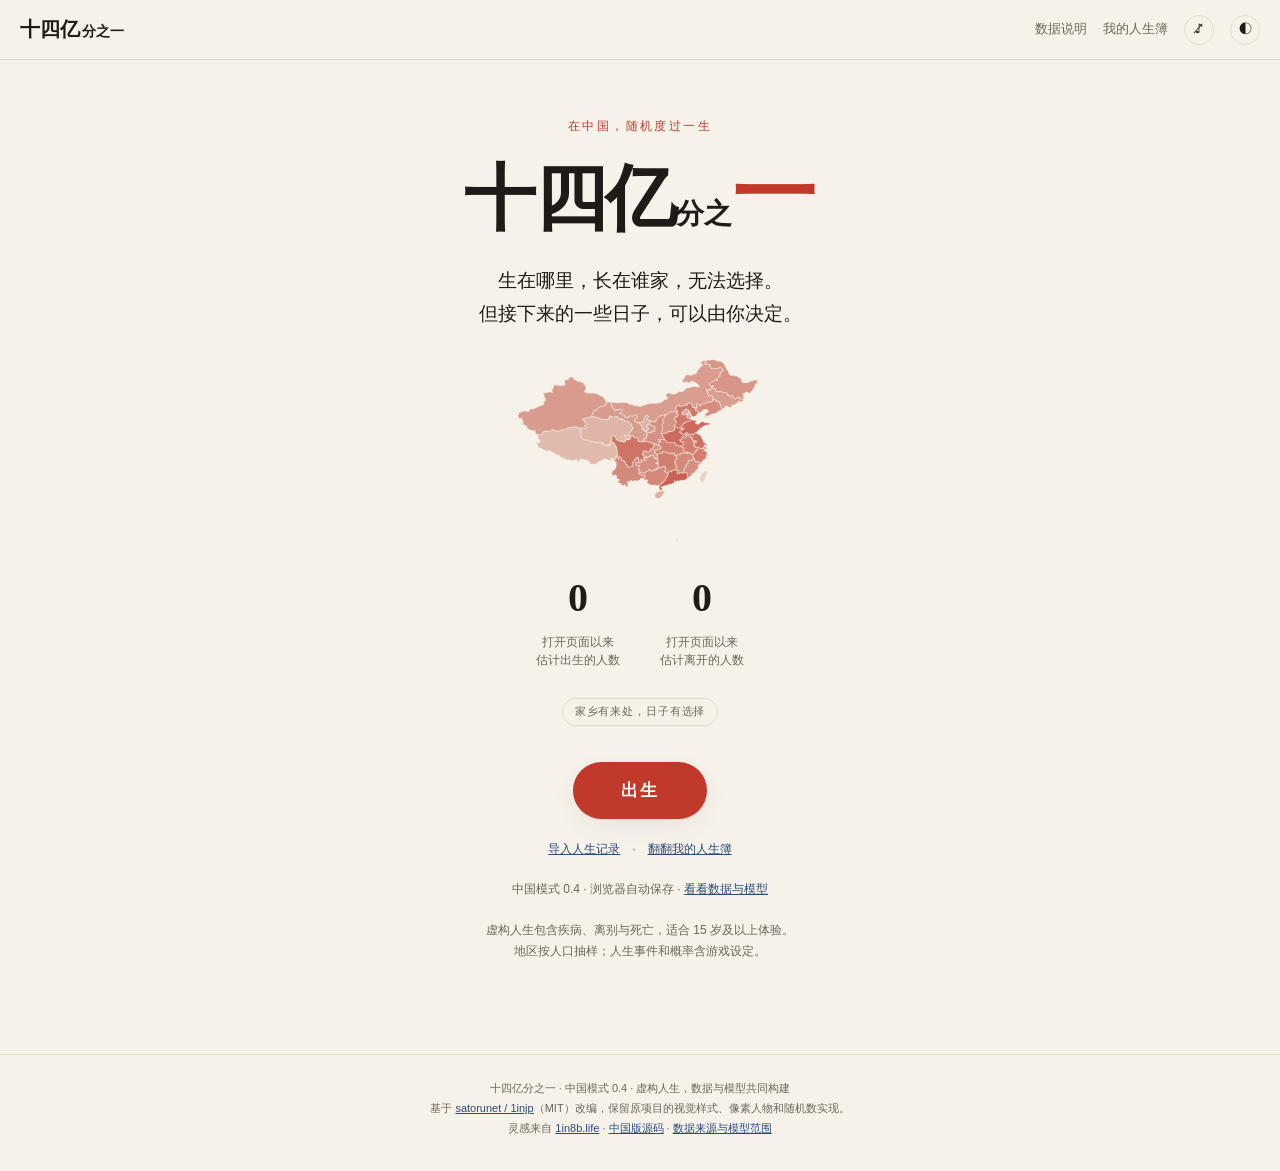
==== commit fbebe2bd: "Add public game URL and source links" ====
--- a/index.html
+++ b/index.html
@@ -119,7 +119,7 @@
 <footer class="foot">
   <span>十四亿分之一 · 中国模式 0.4 · 虚构人生，数据与模型共同构建</span><br>
   基于 <a href="https://github.com/satorunet/1injp" target="_blank" rel="noopener">satorunet / 1injp</a>（MIT）改编，保留原项目的视觉样式、像素人物和随机数实现。<br>
-  灵感来自 <a href="https://1in8b.life" target="_blank" rel="noopener">1in8b.life</a> · <a href="#data" data-go="data">数据来源与模型范围</a>
+  灵感来自 <a href="https://1in8b.life" target="_blank" rel="noopener">1in8b.life</a> · <a href="https://github.com/HornyJason/1incn" target="_blank" rel="noopener">中国版源码</a> · <a href="#data" data-go="data">数据来源与模型范围</a>
 </footer>
 <!-- 原项目 modal / sheet / mphone 结构，复用 style.css 中的书信、手机、纸张和动画。 -->
 <dialog id="modal" class="modal" aria-labelledby="mTitle"><div class="sheet"><button type="button" class="mclose" id="mHold" aria-label="暂时收起，稍后决定">×</button><p id="mAge" class="eyebrow"></p><h3 id="mTitle"></h3><p id="mText"></p><div id="mOpts" class="mopts"></div><div id="mNote" class="mnote"></div><div id="mPhone" class="mphone"></div><button type="button" id="choiceLater" class="mhold">稍后决定</button></div></dialog>
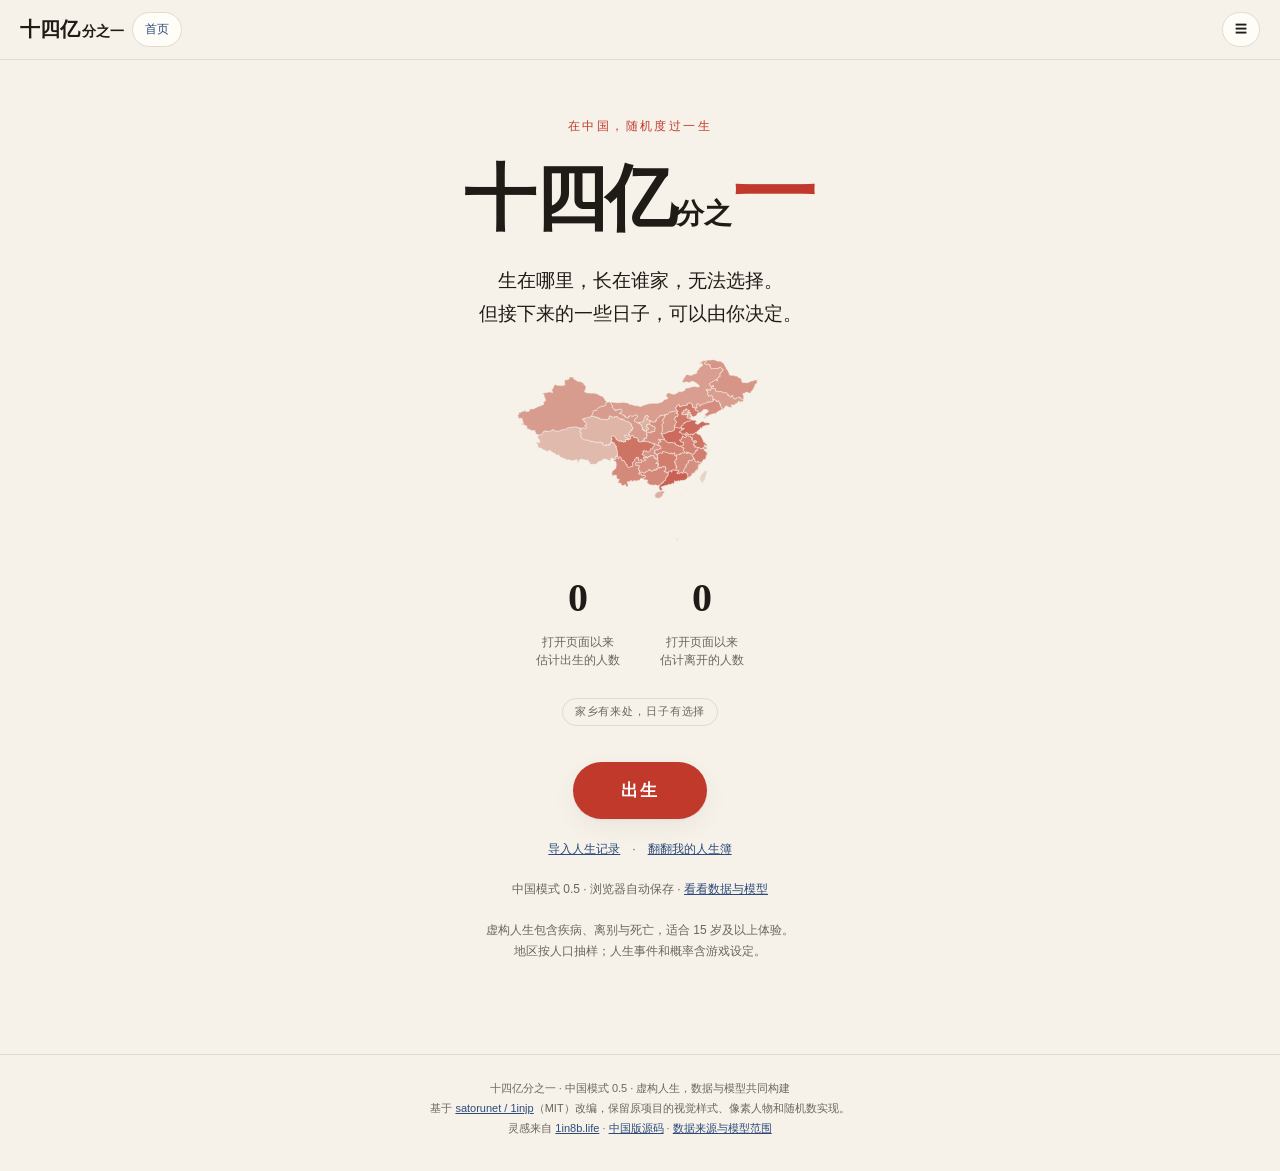
==== commit 8f723825: "Refine life controls, paced events and Chinese life choices" ====
--- a/index.html
+++ b/index.html
@@ -8,17 +8,19 @@
 <meta name="description" content="随机出生在中国的一个家庭，从童年、升学、工作到晚年，体验另一种人生。基于 1injp 的开源中国模式。">
 <link rel="icon" href="data:image/svg+xml,%3Csvg xmlns='http://www.w3.org/2000/svg' viewBox='0 0 40 40'%3E%3Crect width='40' height='40' rx='10' fill='%23c0392b'/%3E%3Ctext x='20' y='29' text-anchor='middle' fill='white' font-size='30'%3E1%3C/text%3E%3C/svg%3E">
 <link rel="stylesheet" href="style.css">
-<link rel="stylesheet" href="cn.css?v=0.4.0">
+<link rel="stylesheet" href="cn.css?v=0.5.0">
 </head>
 <body>
 <header class="top">
   <a class="brand" href="#home" data-go="home"><span class="brand-num">十四亿</span><span class="brand-sub">分之一</span></a>
-  <nav aria-label="主要导航">
+  <a class="ghost small cn-home-button" href="#home" data-go="home">首页</a>
+  <div id="topPlayback" class="cn-top-playback" hidden><button id="btnPlay" class="ghost small">暂停</button><div class="speed" id="speedBtns" aria-label="模拟速度"><button data-speed="1" class="on" aria-pressed="true">1×</button><button data-speed="4" aria-pressed="false">4×</button><button data-speed="16" aria-pressed="false">16×</button></div></div>
+  <details id="globalMenu" class="cn-more"><summary class="ghost small" aria-label="打开导航菜单">☰</summary><nav class="mopts cn-more-panel" aria-label="主要导航">
     <a href="#data" data-go="data">数据说明</a>
     <a href="#past" data-go="past">我的人生簿</a>
     <button class="theme" id="soundBtn" aria-label="打开声音" aria-pressed="false">♪̸</button>
     <button class="theme" id="themeBtn" aria-label="切换深浅主题">◐</button>
-  </nav>
+  </nav></details>
 </header>
 <main id="main">
   <section id="home" class="view active" aria-label="开始新的人生">
@@ -37,7 +39,7 @@
         <button class="cta" id="btnBorn">出生</button>
       </div>
       <p id="resumeInfo" class="small muted" hidden></p><div class="cn-home-links"><button class="cn-link" id="btnImport">导入人生记录</button><span>·</span><button class="cn-link" data-go="past">翻翻我的人生簿</button></div>
-      <p class="cn-meta">中国模式 0.4 · 浏览器自动保存 · <button class="cn-link" data-go="data">看看数据与模型</button></p>
+      <p class="cn-meta">中国模式 0.5 · 浏览器自动保存 · <button class="cn-link" data-go="data">看看数据与模型</button></p>
       <p class="warn">虚构人生包含疾病、离别与死亡，适合 15 岁及以上体验。<br>地区按人口抽样；人生事件和概率含游戏设定。</p>
     </div>
   </section>
@@ -69,31 +71,26 @@
       <div class="lifebar">
         <div class="sbchar" id="sbChar"></div>
         <div class="sbage"><b id="sbAge">0</b>岁<small id="sbYear"></small></div>
-        <button id="btnPlay" class="ghost">暂停</button>
-        <div class="speed" id="speedBtns" aria-label="模拟速度">
-          <button data-speed="1" class="on" aria-pressed="true">1×</button><button data-speed="4" aria-pressed="false">4×</button><button data-speed="16" aria-pressed="false">16×</button>
-        </div>
-        <button id="btnNext" class="ghost">下一年 ▸</button>
+        <span id="yearMonth" class="small muted">1 月</span>
+        <div class="cn-metrics"><div class="stats" id="stats"></div><div class="money" id="money"></div></div>
         <div class="yearbar" aria-hidden="true"><i id="yearFill"></i></div>
       </div>
     </div>
     <div class="life-grid">
       <div class="col-main">
         <div class="lifehead">
-          <div><h2 id="lName"></h2><p id="lWhere" class="muted small"></p></div>
+          <div><h2><span id="lName"></span><small id="lStatus" class="cn-inline-status"></small></h2><p id="lWhere" class="muted small"></p></div>
           <div class="pxstage"><canvas id="pxStage" role="img" aria-label="你与家人的像素生活场景"></canvas><span id="pxLabel">和家人散步</span></div>
           <div class="agebox"><span id="lAge">0</span><small>岁</small><span id="lYear" class="muted"></span></div>
         </div>
-        <p id="lStatus" class="status"></p>
-        <div class="stats" id="stats"></div>
-        <div class="money" id="money"></div>
         <div class="controls cn-controls">
+          <button id="btnAssets" class="ghost small" hidden>花钱</button>
+          <details id="lifeMenu" class="cn-more"><summary class="ghost small">更多</summary><div class="mopts cn-more-panel">
           <label><input type="checkbox" id="chkAuto"> 自动选择</label>
           <div id="focusControl" class="cn-focus-control"><span>生活重心</span><div class="cn-select"><button type="button" class="cn-select-trigger" id="selFocus" role="combobox" aria-label="生活重心" aria-haspopup="listbox" aria-expanded="false">平衡</button></div></div>
-          <button id="btnAssets" class="ghost small">房产 · 车辆</button><button id="btnLetters" class="ghost small">书信 · 文书</button><button id="btnNote" class="ghost small">♡ 记下这一刻</button><button id="mobileDetails" class="ghost small cn-mobile-only">家人 · 账本 ↓</button>
+          <button id="btnLetters" class="ghost small">书信 · 文书</button><button id="btnNote" class="ghost small">♡ 记下这一刻</button><button id="mobileDetails" class="ghost small">家人 · 账本 ↓</button><section id="privateMatters" class="cn-private" hidden></section>
+          </div></details>
         </div>
-        <details class="cn-actions"><summary>这一年，做点什么</summary><p class="small muted" id="actionHint"></p><div id="actionButtons" class="mopts"></div></details>
-        <section id="privateMatters" class="cn-private" hidden></section><div class="cn-feed-tools"><div class="cn-filter-control"><span>翻看点滴</span><div class="cn-select"><button type="button" class="cn-select-trigger" id="feedKind" role="combobox" aria-label="按事件类型筛选" aria-haspopup="listbox" aria-expanded="false">全部记录</button></div></div><label><input type="checkbox" id="feedStarred"> 只看收藏</label></div>
         <ol id="feed" class="feed" aria-live="polite" aria-relevant="additions"></ol><p id="feedMore" class="feedmore" hidden><button class="ghost" data-more>翻看更早的年份</button></p>
         <p class="cn-meta">每个普通的日子，也都算数。</p>
       </div>
@@ -117,7 +114,7 @@
   <section id="past" class="view" aria-label="过去的人生"><div id="pastBody" class="doc"></div></section>
 </main>
 <footer class="foot">
-  <span>十四亿分之一 · 中国模式 0.4 · 虚构人生，数据与模型共同构建</span><br>
+  <span>十四亿分之一 · 中国模式 0.5 · 虚构人生，数据与模型共同构建</span><br>
   基于 <a href="https://github.com/satorunet/1injp" target="_blank" rel="noopener">satorunet / 1injp</a>（MIT）改编，保留原项目的视觉样式、像素人物和随机数实现。<br>
   灵感来自 <a href="https://1in8b.life" target="_blank" rel="noopener">1in8b.life</a> · <a href="https://github.com/HornyJason/1incn" target="_blank" rel="noopener">中国版源码</a> · <a href="#data" data-go="data">数据来源与模型范围</a>
 </footer>
@@ -125,12 +122,13 @@
 <dialog id="modal" class="modal" aria-labelledby="mTitle"><div class="sheet"><button type="button" class="mclose" id="mHold" aria-label="暂时收起，稍后决定">×</button><p id="mAge" class="eyebrow"></p><h3 id="mTitle"></h3><p id="mText"></p><div id="mOpts" class="mopts"></div><div id="mNote" class="mnote"></div><div id="mPhone" class="mphone"></div><button type="button" id="choiceLater" class="mhold">稍后决定</button></div></dialog>
 <dialog id="correspondenceDialog" class="sheet" aria-labelledby="correspondenceTitle"><button type="button" class="mclose" id="correspondenceClose" aria-label="关闭书信文书">×</button><p class="eyebrow">留在这一生里的纸页和消息</p><h3 id="correspondenceTitle">书信与文书</h3><p class="small muted">收到的信、消息和重要决定都可以再翻一翻。</p><div id="correspondenceBody" class="mopts"></div></dialog>
 <dialog id="noteDialog" class="cn-dialog" aria-labelledby="noteTitle"><h3 id="noteTitle">记下这一刻</h3><p class="small muted">这段文字只保存在此浏览器中。</p><textarea id="noteText" maxlength="300" aria-label="这一刻的想法" placeholder="此时此刻，你想留下些什么？"></textarea><div class="cn-dialog-actions"><button class="ghost" id="noteCancel">取消</button><button class="cta" id="noteSave">保存</button></div></dialog>
-<dialog id="assetDialog" class="cn-dialog cn-asset-dialog" aria-labelledby="assetTitle"><div class="cn-section-title"><div><p class="eyebrow">把钱花在想要的生活上</p><h3 id="assetTitle">房产与车辆</h3></div><button class="ghost small" id="assetClose" aria-label="关闭资产管理">关闭</button></div><div id="assetBody"></div></dialog>
+<dialog id="assetDialog" class="cn-dialog cn-asset-dialog" aria-labelledby="assetTitle"><div class="cn-section-title"><div><p class="eyebrow">把钱花在想要的生活上</p><h3 id="assetTitle">花钱 · 安排生活</h3></div><button class="ghost small" id="assetClose" aria-label="关闭花钱菜单">关闭</button></div><div id="assetBody"></div></dialog>
 <dialog id="assetConfirm" class="cn-dialog" aria-labelledby="assetConfirmTitle"><h3 id="assetConfirmTitle">确认资产安排</h3><p id="assetConfirmText"></p><div class="cn-dialog-actions"><button id="assetCancel" class="ghost">再想想</button><button id="assetSubmit" class="cta">确认</button></div></dialog>
 <input id="importFile" type="file" accept="application/json,.json" hidden aria-label="选择人生 JSON 文件">
 <div id="toast" class="cn-toast" role="status" hidden></div>
 <script src="data.js"></script><script src="engine.js"></script>
+<script src="cn-career.js?v=0.5.0"></script><script src="cn-playback.js?v=0.5.0"></script>
 <script src="illust.js"></script><script src="pxscenes.js"></script><script src="audio.js"></script><script src="clair.js"></script>
-<script src="cn-data.js?v=0.4.0"></script><script src="cn-assets.js?v=0.4.0"></script><script src="cn-queer.js?v=0.4.0"></script><script src="cn-local.js?v=0.4.0"></script><script src="cn-engine.js?v=0.4.0"></script><script src="cn-visuals.js?v=0.4.0"></script><script src="cn-animation.js?v=0.4.0"></script><script src="cn-views.js?v=0.4.0"></script><script src="cn-interactions.js?v=0.4.0"></script><script src="cn-app.js?v=0.4.0"></script>
+<script src="cn-data.js?v=0.5.0"></script><script src="cn-assets.js?v=0.5.0"></script><script src="cn-queer.js?v=0.5.0"></script><script src="cn-local.js?v=0.5.0"></script><script src="cn-engine.js?v=0.5.0"></script><script src="cn-visuals.js?v=0.5.0"></script><script src="cn-animation.js?v=0.5.0"></script><script src="cn-views.js?v=0.5.0"></script><script src="cn-interactions.js?v=0.5.0"></script><script src="cn-app.js?v=0.5.0"></script>
 </body>
 </html>
--- a/cn.css
+++ b/cn.css
@@ -238,3 +238,52 @@
 #correspondenceDialog button:not(:disabled):active { background:var(--accent-soft); }
 .feed .star { min-width:30px; min-height:30px; }
 .feed .star:not(:disabled):active { color:var(--accent); background:var(--accent-soft); }
+
+/* 0.5：沿用原作的顶部、ghost / mopts 与属性条，收起辅助功能。 */
+header.top { gap:8px; }
+.cn-home-button { text-decoration:none; white-space:nowrap; }
+.cn-top-playback { display:flex; align-items:center; gap:7px; margin-left:auto; }
+.cn-top-playback .speed button { min-height:34px; border:1px solid var(--line); background:transparent; border-radius:6px; cursor:pointer; }
+.cn-top-playback .speed .on { background:var(--ink); color:var(--bg); }
+.cn-more { position:relative; }
+.cn-more>summary { list-style:none; cursor:pointer; white-space:nowrap; }
+.cn-more>summary::-webkit-details-marker { display:none; }
+#globalMenu { margin-left:auto; }
+.cn-more-panel { position:absolute; z-index:35; right:0; top:calc(100% + 8px); width:230px; padding:14px; background:var(--paper); border:1px solid var(--line); border-radius:14px; box-shadow:var(--shadow); max-height:70dvh; overflow-y:auto; }
+.cn-more-panel>a { display:block; padding:7px; text-decoration:none; }
+.cn-more-panel { display:flex; flex-direction:column; align-items:stretch; gap:8px; }
+.cn-more-panel label { display:flex; align-items:center; gap:6px; font-size:13px; }
+.cn-more-panel .theme { width:100%; text-align:left; border-radius:8px; }
+#lifeMenu .cn-more-panel { left:0; right:auto; width:270px; }
+#lifeMenu .cn-select-menu { position:static; margin-top:6px; box-shadow:none; }
+.lifebar { display:grid; grid-template-columns:32px 82px minmax(0,1fr); gap:2px 10px; padding-top:10px; padding-bottom:16px; }
+.lifebar .sbchar { grid-row:1/3; }
+.lifebar .sbage { grid-column:2; grid-row:1; }
+.lifebar .sbage small { display:block; margin-left:0; font-size:10px; line-height:1.4; }
+#yearMonth { grid-column:2; grid-row:2; font-size:11px; }
+.cn-metrics { grid-column:3; grid-row:1/3; min-width:0; }
+.cn-metrics .stats { margin:0; padding:0; }
+.cn-metrics .money { margin:7px 0 0; gap:3px 14px; font-size:11px; line-height:1.5; }
+.cn-metrics .money b { margin-left:4px; }
+.lifehead .cn-inline-status { display:inline; margin-left:8px; font:12px var(--sans); color:var(--muted); }
+.controls.cn-controls { border-top:0; border-bottom:0; margin:10px 0; padding:5px 0; gap:8px; }
+.cn-move { margin:20px 0; }
+.cn-move summary { cursor:pointer; font-family:var(--serif); }
+.cn-more>summary:active,.cn-more-panel>a:active { background:var(--accent-soft); }
+.cn-more>summary:focus-visible { outline:2px solid var(--accent); outline-offset:3px; }
+#life { margin-top:0; padding-top:0; }
+#life .lifebar-wrap { margin-top:0; padding-top:0; top:var(--hdr-h,57px); }
+.letterwrap .ltpaper { border-bottom-left-radius:0; border-bottom-right-radius:0; position:relative; z-index:0; }
+.letterwrap .phopts { margin-top:0; border-top-left-radius:0; border-top-right-radius:0; position:relative; z-index:1; }
+@media(max-width:600px){
+  header.top { padding:9px 10px; gap:5px; }
+  .brand-num { font-size:17px; }.brand-sub { font-size:11px; }
+  .cn-top-playback { gap:4px; }.cn-top-playback .ghost { padding:5px 8px; }
+  .cn-top-playback .speed { gap:3px; }.cn-top-playback .speed button { padding:4px 5px; font-size:11px; }
+  .cn-home-button { padding:5px 7px!important; font-size:11px!important; }
+  .cn-more>summary { padding:6px 10px; }
+  .lifebar { grid-template-columns:26px 55px minmax(0,1fr); gap:2px 7px; padding:8px 12px 15px; }
+  .lifebar .sbchar { width:26px; }.lifebar .sbage b { font-size:22px; }
+  .cn-metrics .stats { gap:3px 7px; }.cn-metrics .stat { font-size:10px; }.cn-metrics .stat b { font-size:11px; }
+  .cn-metrics .money { font-size:10px; gap:2px 8px; }
+}
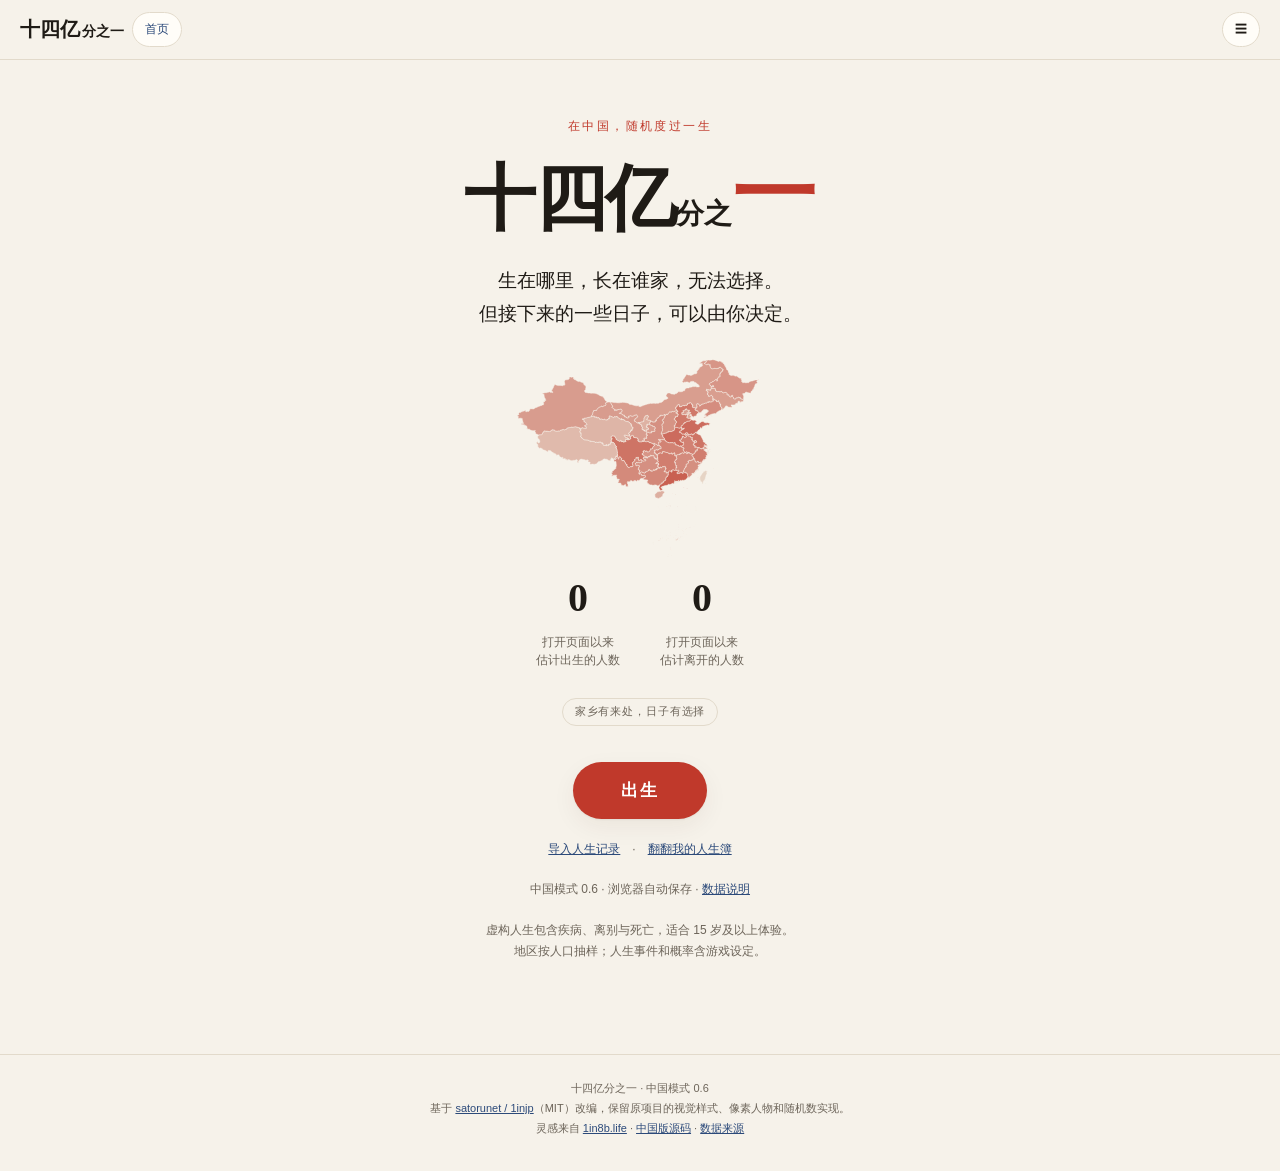
==== commit ec4b0c95: "Rework education, recruitment, relationships and family continuity" ====
--- a/index.html
+++ b/index.html
@@ -8,7 +8,7 @@
 <meta name="description" content="随机出生在中国的一个家庭，从童年、升学、工作到晚年，体验另一种人生。基于 1injp 的开源中国模式。">
 <link rel="icon" href="data:image/svg+xml,%3Csvg xmlns='http://www.w3.org/2000/svg' viewBox='0 0 40 40'%3E%3Crect width='40' height='40' rx='10' fill='%23c0392b'/%3E%3Ctext x='20' y='29' text-anchor='middle' fill='white' font-size='30'%3E1%3C/text%3E%3C/svg%3E">
 <link rel="stylesheet" href="style.css">
-<link rel="stylesheet" href="cn.css?v=0.5.0">
+<link rel="stylesheet" href="cn.css?v=0.6.0">
 </head>
 <body>
 <header class="top">
@@ -39,7 +39,7 @@
         <button class="cta" id="btnBorn">出生</button>
       </div>
       <p id="resumeInfo" class="small muted" hidden></p><div class="cn-home-links"><button class="cn-link" id="btnImport">导入人生记录</button><span>·</span><button class="cn-link" data-go="past">翻翻我的人生簿</button></div>
-      <p class="cn-meta">中国模式 0.5 · 浏览器自动保存 · <button class="cn-link" data-go="data">看看数据与模型</button></p>
+      <p class="cn-meta">中国模式 0.6 · 浏览器自动保存 · <button class="cn-link" data-go="data">数据说明</button></p>
       <p class="warn">虚构人生包含疾病、离别与死亡，适合 15 岁及以上体验。<br>地区按人口抽样；人生事件和概率含游戏设定。</p>
     </div>
   </section>
@@ -84,12 +84,13 @@
           <div class="agebox"><span id="lAge">0</span><small>岁</small><span id="lYear" class="muted"></span></div>
         </div>
         <div class="controls cn-controls">
-          <button id="btnAssets" class="ghost small" hidden>花钱</button>
+          <button id="btnAssets" class="ghost small" hidden>生活安排</button>
+          <div id="focusControl" class="cn-focus-control" hidden><span>生活重心</span><div class="cn-select"><button type="button" class="cn-select-trigger" id="selFocus" role="combobox" aria-label="生活重心" aria-haspopup="listbox" aria-expanded="false">平衡</button></div></div>
           <details id="lifeMenu" class="cn-more"><summary class="ghost small">更多</summary><div class="mopts cn-more-panel">
           <label><input type="checkbox" id="chkAuto"> 自动选择</label>
-          <div id="focusControl" class="cn-focus-control"><span>生活重心</span><div class="cn-select"><button type="button" class="cn-select-trigger" id="selFocus" role="combobox" aria-label="生活重心" aria-haspopup="listbox" aria-expanded="false">平衡</button></div></div>
-          <button id="btnLetters" class="ghost small">书信 · 文书</button><button id="btnNote" class="ghost small">♡ 记下这一刻</button><button id="mobileDetails" class="ghost small">家人 · 账本 ↓</button><section id="privateMatters" class="cn-private" hidden></section>
+          <button id="mobileDetailsCompact" class="ghost small">家人 · 账本 ↓</button><button id="btnLetters" class="ghost small">书信 · 文书</button><button id="btnNote" class="ghost small">♡ 记下这一刻</button><section id="privateMatters" class="cn-private" hidden></section>
           </div></details>
+          <button id="mobileDetails" class="ghost small">家人 · 账本 ↓</button>
         </div>
         <ol id="feed" class="feed" aria-live="polite" aria-relevant="additions"></ol><p id="feedMore" class="feedmore" hidden><button class="ghost" data-more>翻看更早的年份</button></p>
         <p class="cn-meta">每个普通的日子，也都算数。</p>
@@ -114,21 +115,21 @@
   <section id="past" class="view" aria-label="过去的人生"><div id="pastBody" class="doc"></div></section>
 </main>
 <footer class="foot">
-  <span>十四亿分之一 · 中国模式 0.5 · 虚构人生，数据与模型共同构建</span><br>
+  <span>十四亿分之一 · 中国模式 0.6</span><br>
   基于 <a href="https://github.com/satorunet/1injp" target="_blank" rel="noopener">satorunet / 1injp</a>（MIT）改编，保留原项目的视觉样式、像素人物和随机数实现。<br>
-  灵感来自 <a href="https://1in8b.life" target="_blank" rel="noopener">1in8b.life</a> · <a href="https://github.com/HornyJason/1incn" target="_blank" rel="noopener">中国版源码</a> · <a href="#data" data-go="data">数据来源与模型范围</a>
+  灵感来自 <a href="https://1in8b.life" target="_blank" rel="noopener">1in8b.life</a> · <a href="https://github.com/HornyJason/1incn" target="_blank" rel="noopener">中国版源码</a> · <a href="#data" data-go="data">数据来源</a>
 </footer>
 <!-- 原项目 modal / sheet / mphone 结构，复用 style.css 中的书信、手机、纸张和动画。 -->
 <dialog id="modal" class="modal" aria-labelledby="mTitle"><div class="sheet"><button type="button" class="mclose" id="mHold" aria-label="暂时收起，稍后决定">×</button><p id="mAge" class="eyebrow"></p><h3 id="mTitle"></h3><p id="mText"></p><div id="mOpts" class="mopts"></div><div id="mNote" class="mnote"></div><div id="mPhone" class="mphone"></div><button type="button" id="choiceLater" class="mhold">稍后决定</button></div></dialog>
 <dialog id="correspondenceDialog" class="sheet" aria-labelledby="correspondenceTitle"><button type="button" class="mclose" id="correspondenceClose" aria-label="关闭书信文书">×</button><p class="eyebrow">留在这一生里的纸页和消息</p><h3 id="correspondenceTitle">书信与文书</h3><p class="small muted">收到的信、消息和重要决定都可以再翻一翻。</p><div id="correspondenceBody" class="mopts"></div></dialog>
 <dialog id="noteDialog" class="cn-dialog" aria-labelledby="noteTitle"><h3 id="noteTitle">记下这一刻</h3><p class="small muted">这段文字只保存在此浏览器中。</p><textarea id="noteText" maxlength="300" aria-label="这一刻的想法" placeholder="此时此刻，你想留下些什么？"></textarea><div class="cn-dialog-actions"><button class="ghost" id="noteCancel">取消</button><button class="cta" id="noteSave">保存</button></div></dialog>
-<dialog id="assetDialog" class="cn-dialog cn-asset-dialog" aria-labelledby="assetTitle"><div class="cn-section-title"><div><p class="eyebrow">把钱花在想要的生活上</p><h3 id="assetTitle">花钱 · 安排生活</h3></div><button class="ghost small" id="assetClose" aria-label="关闭花钱菜单">关闭</button></div><div id="assetBody"></div></dialog>
-<dialog id="assetConfirm" class="cn-dialog" aria-labelledby="assetConfirmTitle"><h3 id="assetConfirmTitle">确认资产安排</h3><p id="assetConfirmText"></p><div class="cn-dialog-actions"><button id="assetCancel" class="ghost">再想想</button><button id="assetSubmit" class="cta">确认</button></div></dialog>
+<dialog id="assetDialog" class="cn-dialog cn-asset-dialog" aria-labelledby="assetTitle"><div class="cn-section-title"><div><p class="eyebrow">把钱花在想要的生活上</p><h3 id="assetTitle">生活安排</h3></div><button class="ghost small" id="assetClose" aria-label="关闭生活安排">关闭</button></div><div id="assetBody"></div></dialog>
+<dialog id="assetConfirm" class="cn-dialog" aria-labelledby="assetConfirmTitle"><h3 id="assetConfirmTitle">确认生活安排</h3><p id="assetConfirmText"></p><div class="cn-dialog-actions"><button id="assetCancel" class="ghost">再想想</button><button id="assetSubmit" class="cta">确认</button></div></dialog>
 <input id="importFile" type="file" accept="application/json,.json" hidden aria-label="选择人生 JSON 文件">
 <div id="toast" class="cn-toast" role="status" hidden></div>
 <script src="data.js"></script><script src="engine.js"></script>
-<script src="cn-career.js?v=0.5.0"></script><script src="cn-playback.js?v=0.5.0"></script>
+<script src="cn-economy.js?v=0.6.0"></script><script src="cn-education.js?v=0.6.0"></script><script src="cn-society.js?v=0.6.0"></script><script src="cn-city-stories.js?v=0.6.0"></script><script src="cn-career.js?v=0.6.0"></script><script src="cn-playback.js?v=0.6.0"></script>
 <script src="illust.js"></script><script src="pxscenes.js"></script><script src="audio.js"></script><script src="clair.js"></script>
-<script src="cn-data.js?v=0.5.0"></script><script src="cn-assets.js?v=0.5.0"></script><script src="cn-queer.js?v=0.5.0"></script><script src="cn-local.js?v=0.5.0"></script><script src="cn-engine.js?v=0.5.0"></script><script src="cn-visuals.js?v=0.5.0"></script><script src="cn-animation.js?v=0.5.0"></script><script src="cn-views.js?v=0.5.0"></script><script src="cn-interactions.js?v=0.5.0"></script><script src="cn-app.js?v=0.5.0"></script>
+<script src="cn-data.js?v=0.6.0"></script><script src="cn-assets.js?v=0.6.0"></script><script src="cn-queer.js?v=0.6.0"></script><script src="cn-local.js?v=0.6.0"></script><script src="cn-engine.js?v=0.6.0"></script><script src="cn-visuals.js?v=0.6.0"></script><script src="cn-animation.js?v=0.6.0"></script><script src="cn-views.js?v=0.6.0"></script><script src="cn-interactions.js?v=0.6.0"></script><script src="cn-app.js?v=0.6.0"></script>
 </body>
 </html>
--- a/cn.css
+++ b/cn.css
@@ -275,6 +275,14 @@
 #life .lifebar-wrap { margin-top:0; padding-top:0; top:var(--hdr-h,57px); }
 .letterwrap .ltpaper { border-bottom-left-radius:0; border-bottom-right-radius:0; position:relative; z-index:0; }
 .letterwrap .phopts { margin-top:0; border-top-left-radius:0; border-top-right-radius:0; position:relative; z-index:1; }
+.letterwrap.letter-complete .ltpaper { border-bottom-left-radius:12px; border-bottom-right-radius:12px; }
+#feed li { animation:none; }
+.controls.cn-controls { align-items:center; }
+.controls.cn-controls>button,.controls.cn-controls>details>summary { min-height:42px; box-sizing:border-box; padding:8px 15px; font-size:13px; line-height:24px; }
+.controls.cn-controls .cn-focus-control { display:flex; gap:8px; align-items:center; margin:0; }
+#mobileDetails { margin-left:auto; }
+#mobileDetailsCompact { display:none; }
+@media(max-width:540px){#mobileDetails { display:none; }#mobileDetailsCompact { display:block; }.controls.cn-controls { flex-wrap:wrap; }.controls.cn-controls .cn-focus-control { gap:4px; }.controls.cn-controls .cn-focus-control>span { font-size:12px; }}
 @media(max-width:600px){
   header.top { padding:9px 10px; gap:5px; }
   .brand-num { font-size:17px; }.brand-sub { font-size:11px; }
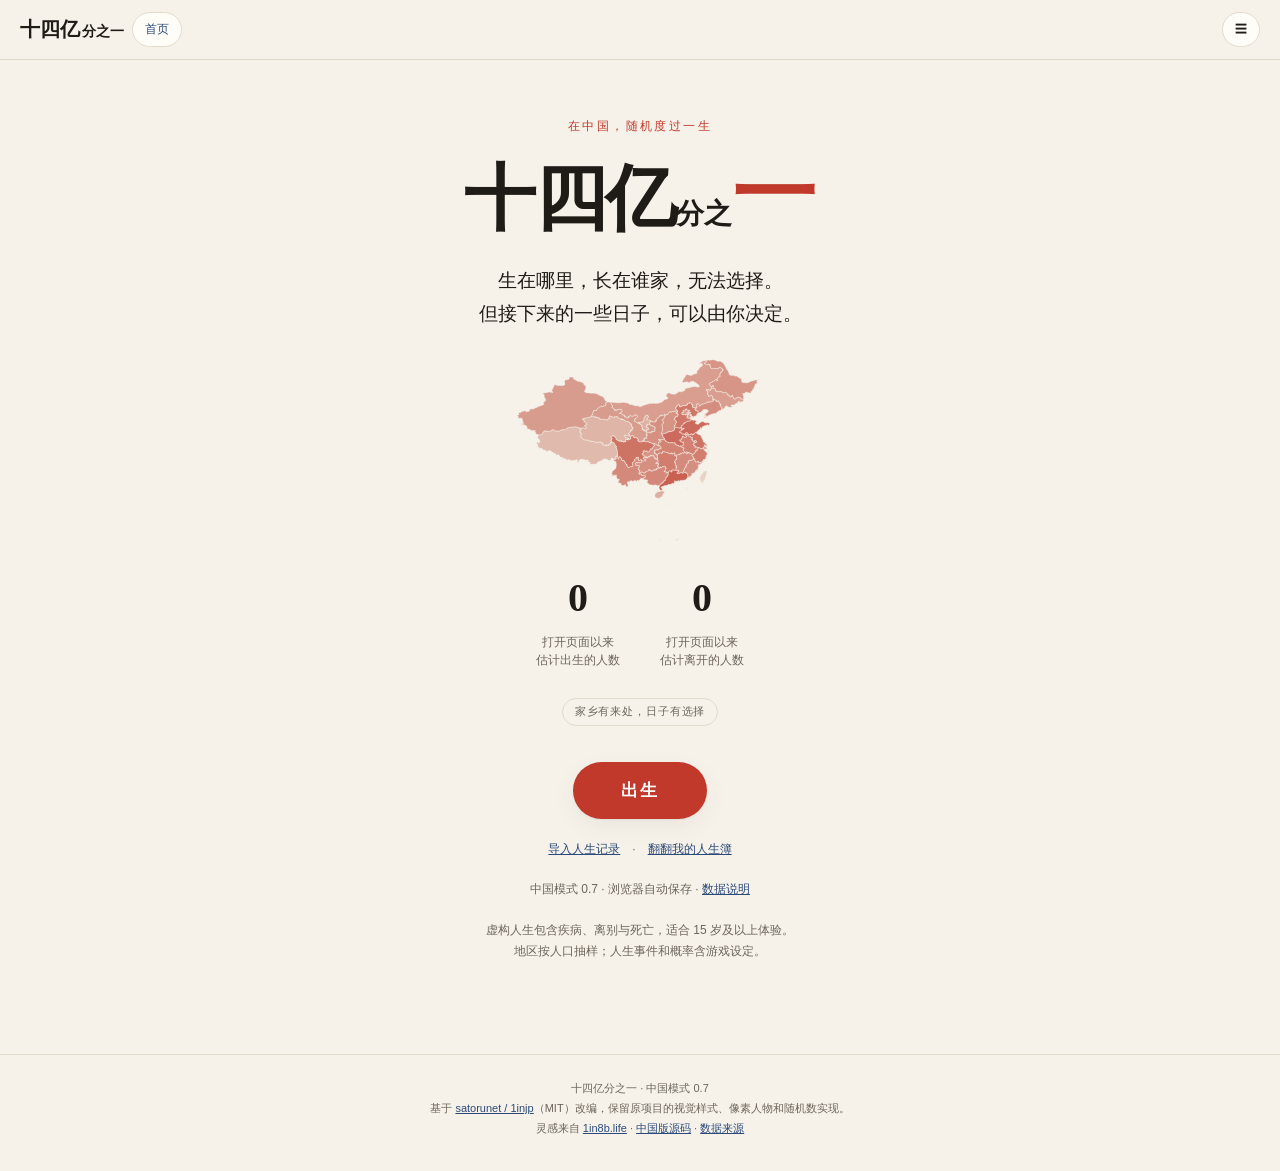
==== commit 947977d0: "Release 0.7: stable timeline, family choices, study and financial life" ====
--- a/index.html
+++ b/index.html
@@ -8,7 +8,7 @@
 <meta name="description" content="随机出生在中国的一个家庭，从童年、升学、工作到晚年，体验另一种人生。基于 1injp 的开源中国模式。">
 <link rel="icon" href="data:image/svg+xml,%3Csvg xmlns='http://www.w3.org/2000/svg' viewBox='0 0 40 40'%3E%3Crect width='40' height='40' rx='10' fill='%23c0392b'/%3E%3Ctext x='20' y='29' text-anchor='middle' fill='white' font-size='30'%3E1%3C/text%3E%3C/svg%3E">
 <link rel="stylesheet" href="style.css">
-<link rel="stylesheet" href="cn.css?v=0.6.0">
+<link rel="stylesheet" href="cn.css?v=0.7.0">
 </head>
 <body>
 <header class="top">
@@ -39,7 +39,7 @@
         <button class="cta" id="btnBorn">出生</button>
       </div>
       <p id="resumeInfo" class="small muted" hidden></p><div class="cn-home-links"><button class="cn-link" id="btnImport">导入人生记录</button><span>·</span><button class="cn-link" data-go="past">翻翻我的人生簿</button></div>
-      <p class="cn-meta">中国模式 0.6 · 浏览器自动保存 · <button class="cn-link" data-go="data">数据说明</button></p>
+      <p class="cn-meta">中国模式 0.7 · 浏览器自动保存 · <button class="cn-link" data-go="data">数据说明</button></p>
       <p class="warn">虚构人生包含疾病、离别与死亡，适合 15 岁及以上体验。<br>地区按人口抽样；人生事件和概率含游戏设定。</p>
     </div>
   </section>
@@ -115,7 +115,7 @@
   <section id="past" class="view" aria-label="过去的人生"><div id="pastBody" class="doc"></div></section>
 </main>
 <footer class="foot">
-  <span>十四亿分之一 · 中国模式 0.6</span><br>
+  <span>十四亿分之一 · 中国模式 0.7</span><br>
   基于 <a href="https://github.com/satorunet/1injp" target="_blank" rel="noopener">satorunet / 1injp</a>（MIT）改编，保留原项目的视觉样式、像素人物和随机数实现。<br>
   灵感来自 <a href="https://1in8b.life" target="_blank" rel="noopener">1in8b.life</a> · <a href="https://github.com/HornyJason/1incn" target="_blank" rel="noopener">中国版源码</a> · <a href="#data" data-go="data">数据来源</a>
 </footer>
@@ -123,13 +123,14 @@
 <dialog id="modal" class="modal" aria-labelledby="mTitle"><div class="sheet"><button type="button" class="mclose" id="mHold" aria-label="暂时收起，稍后决定">×</button><p id="mAge" class="eyebrow"></p><h3 id="mTitle"></h3><p id="mText"></p><div id="mOpts" class="mopts"></div><div id="mNote" class="mnote"></div><div id="mPhone" class="mphone"></div><button type="button" id="choiceLater" class="mhold">稍后决定</button></div></dialog>
 <dialog id="correspondenceDialog" class="sheet" aria-labelledby="correspondenceTitle"><button type="button" class="mclose" id="correspondenceClose" aria-label="关闭书信文书">×</button><p class="eyebrow">留在这一生里的纸页和消息</p><h3 id="correspondenceTitle">书信与文书</h3><p class="small muted">收到的信、消息和重要决定都可以再翻一翻。</p><div id="correspondenceBody" class="mopts"></div></dialog>
 <dialog id="noteDialog" class="cn-dialog" aria-labelledby="noteTitle"><h3 id="noteTitle">记下这一刻</h3><p class="small muted">这段文字只保存在此浏览器中。</p><textarea id="noteText" maxlength="300" aria-label="这一刻的想法" placeholder="此时此刻，你想留下些什么？"></textarea><div class="cn-dialog-actions"><button class="ghost" id="noteCancel">取消</button><button class="cta" id="noteSave">保存</button></div></dialog>
-<dialog id="assetDialog" class="cn-dialog cn-asset-dialog" aria-labelledby="assetTitle"><div class="cn-section-title"><div><p class="eyebrow">把钱花在想要的生活上</p><h3 id="assetTitle">生活安排</h3></div><button class="ghost small" id="assetClose" aria-label="关闭生活安排">关闭</button></div><div id="assetBody"></div></dialog>
-<dialog id="assetConfirm" class="cn-dialog" aria-labelledby="assetConfirmTitle"><h3 id="assetConfirmTitle">确认生活安排</h3><p id="assetConfirmText"></p><div class="cn-dialog-actions"><button id="assetCancel" class="ghost">再想想</button><button id="assetSubmit" class="cta">确认</button></div></dialog>
+<dialog id="assetDialog" class="cn-dialog cn-asset-dialog" aria-labelledby="assetTitle"><div class="cn-section-title cn-asset-header"><div><p class="eyebrow">把钱花在想要的生活上</p><h3 id="assetTitle">生活安排</h3></div><button class="ghost small" id="assetClose" aria-label="关闭生活安排">关闭</button></div><div id="assetBody"></div></dialog>
 <input id="importFile" type="file" accept="application/json,.json" hidden aria-label="选择人生 JSON 文件">
 <div id="toast" class="cn-toast" role="status" hidden></div>
 <script src="data.js"></script><script src="engine.js"></script>
-<script src="cn-economy.js?v=0.6.0"></script><script src="cn-education.js?v=0.6.0"></script><script src="cn-society.js?v=0.6.0"></script><script src="cn-city-stories.js?v=0.6.0"></script><script src="cn-career.js?v=0.6.0"></script><script src="cn-playback.js?v=0.6.0"></script>
+<script src="cn-economy.js?v=0.7.0"></script>
+<script src="cn-pension.js?v=0.7.0"></script>
+<script src="cn-study.js?v=0.7.0"></script><script src="cn-finance.js?v=0.7.0"></script><script src="cn-world.js?v=0.7.0"></script><script src="cn-education.js?v=0.7.0"></script><script src="cn-society.js?v=0.7.0"></script><script src="cn-family.js?v=0.7.0"></script><script src="cn-city-stories.js?v=0.7.0"></script><script src="cn-career.js?v=0.7.0"></script><script src="cn-playback.js?v=0.7.0"></script>
 <script src="illust.js"></script><script src="pxscenes.js"></script><script src="audio.js"></script><script src="clair.js"></script>
-<script src="cn-data.js?v=0.6.0"></script><script src="cn-assets.js?v=0.6.0"></script><script src="cn-queer.js?v=0.6.0"></script><script src="cn-local.js?v=0.6.0"></script><script src="cn-engine.js?v=0.6.0"></script><script src="cn-visuals.js?v=0.6.0"></script><script src="cn-animation.js?v=0.6.0"></script><script src="cn-views.js?v=0.6.0"></script><script src="cn-interactions.js?v=0.6.0"></script><script src="cn-app.js?v=0.6.0"></script>
+<script src="cn-data.js?v=0.7.0"></script><script src="cn-assets.js?v=0.7.0"></script><script src="cn-queer.js?v=0.7.0"></script><script src="cn-local.js?v=0.7.0"></script><script src="cn-engine.js?v=0.7.0"></script><script src="cn-visuals.js?v=0.7.0"></script><script src="cn-animation.js?v=0.7.0"></script><script src="cn-views.js?v=0.7.0"></script><script src="cn-interactions.js?v=0.7.0"></script><script src="cn-app.js?v=0.7.0"></script>
 </body>
 </html>
--- a/cn.css
+++ b/cn.css
@@ -276,12 +276,23 @@
 .letterwrap .ltpaper { border-bottom-left-radius:0; border-bottom-right-radius:0; position:relative; z-index:0; }
 .letterwrap .phopts { margin-top:0; border-top-left-radius:0; border-top-right-radius:0; position:relative; z-index:1; }
 .letterwrap.letter-complete .ltpaper { border-bottom-left-radius:12px; border-bottom-right-radius:12px; }
-#feed li { animation:none; }
+#feed li, #feed .sub > li:first-child:not(.chapter), #feed .tw, #feed li::before, #feed li::after { animation:none!important; transition:none!important; }
+.ph.mailapp .mlscroll { flex:1; min-height:0; overflow-y:auto; overscroll-behavior:contain; }
+.ph.mailapp .mlscroll .phlist { flex:none; overflow:visible; }
+.ph.mailapp .mlscroll .phopts { flex:none; max-height:none; overflow:visible; }
+.ph.mailapp .phtop, .ph.mailapp .mlhead { flex-shrink:0; }
 .controls.cn-controls { align-items:center; }
 .controls.cn-controls>button,.controls.cn-controls>details>summary { min-height:42px; box-sizing:border-box; padding:8px 15px; font-size:13px; line-height:24px; }
 .controls.cn-controls .cn-focus-control { display:flex; gap:8px; align-items:center; margin:0; }
 #mobileDetails { margin-left:auto; }
 #mobileDetailsCompact { display:none; }
+#assetDialog { padding:0; }
+#assetDialog .cn-asset-header { position:sticky; top:0; z-index:5; padding:20px 24px 14px; margin:0; background:var(--paper); border-bottom:1px solid var(--line); align-items:center; }
+#assetDialog #assetClose { flex:none; min-height:42px; }
+#assetBody { padding:0 24px 24px; }
+.cn-inline-confirm { flex-basis:100%; margin:8px 0; padding:10px 12px; font-size:12px; color:var(--muted); border-left:2px solid var(--accent); background:var(--bg); }
+#assetBody button[data-confirming] { background:var(--accent-soft); outline:1px solid var(--accent); }
+.paper.exam .ov::after { background:var(--accent); }
 @media(max-width:540px){#mobileDetails { display:none; }#mobileDetailsCompact { display:block; }.controls.cn-controls { flex-wrap:wrap; }.controls.cn-controls .cn-focus-control { gap:4px; }.controls.cn-controls .cn-focus-control>span { font-size:12px; }}
 @media(max-width:600px){
   header.top { padding:9px 10px; gap:5px; }
